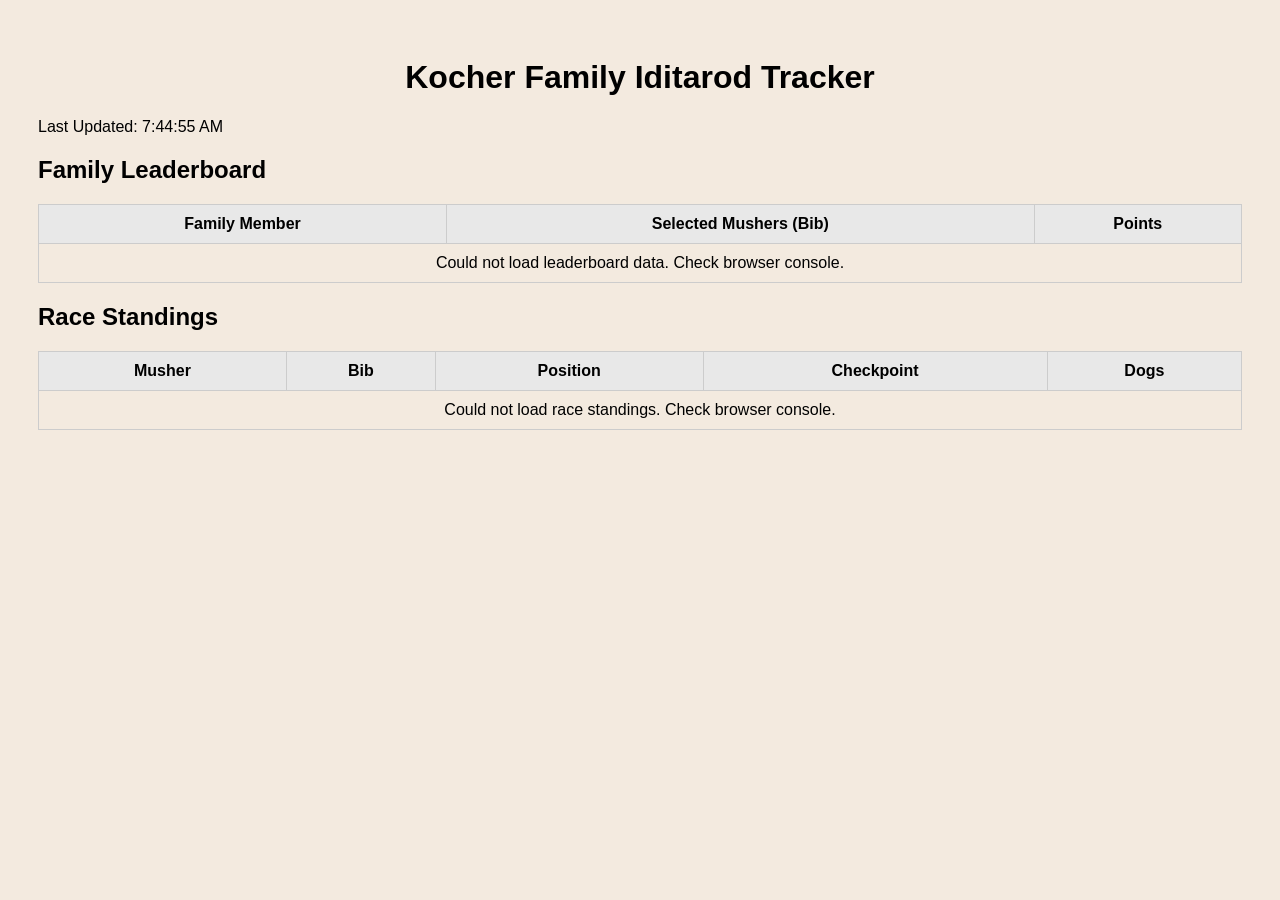
==== index.html @ b0a0a984 "Update index.html" ====
<!DOCTYPE html>
<html lang="en">
<head>
  <meta charset="UTF-8" />
  <meta name="viewport" content="width=device-width, initial-scale=1.0" />
  <title>Kocher Family Iditarod Tracker</title>
  <link rel="stylesheet" href="style.css" />
</head>
<body>
  <main class="page">
    <header class="page-header">
      <h1>Kocher Family Iditarod Tracker</h1>
      <p id="lastUpdated">Last Updated:</p>
    </header>

    <section class="card">
      <h2>Family Leaderboard</h2>
      <table id="leaderboard">
        <thead>
          <tr>
            <th>Family Member</th>
            <th>Selected Mushers (Bib)</th>
            <th>Points</th>
          </tr>
        </thead>
        <tbody></tbody>
      </table>
    </section>

    <section class="card">
      <h2>Race Standings</h2>
      <table id="standings">
        <thead>
          <tr>
            <th>Musher</th>
            <th>Bib</th>
            <th>Position</th>
            <th>Checkpoint</th>
            <th>Dogs</th>
          </tr>
        </thead>
        <tbody></tbody>
      </table>
    </section>
  </main>

  <script src="script.js"></script>
</body>
</html>
---- style.css ----
body {
    font-family: Arial, sans-serif;
    background: #f3eadf;
    padding: 30px;
}

h1 {
    text-align: center;
}

table {
    width: 100%;
    border-collapse: collapse;
    margin-top: 20px;
}

th, td {
    border: 1px solid #ccc;
    padding: 10px;
    text-align: center;
}

th {
    background: #e8e8e8;
}

tr:nth-child(even) {
    background: #fafafa;
}
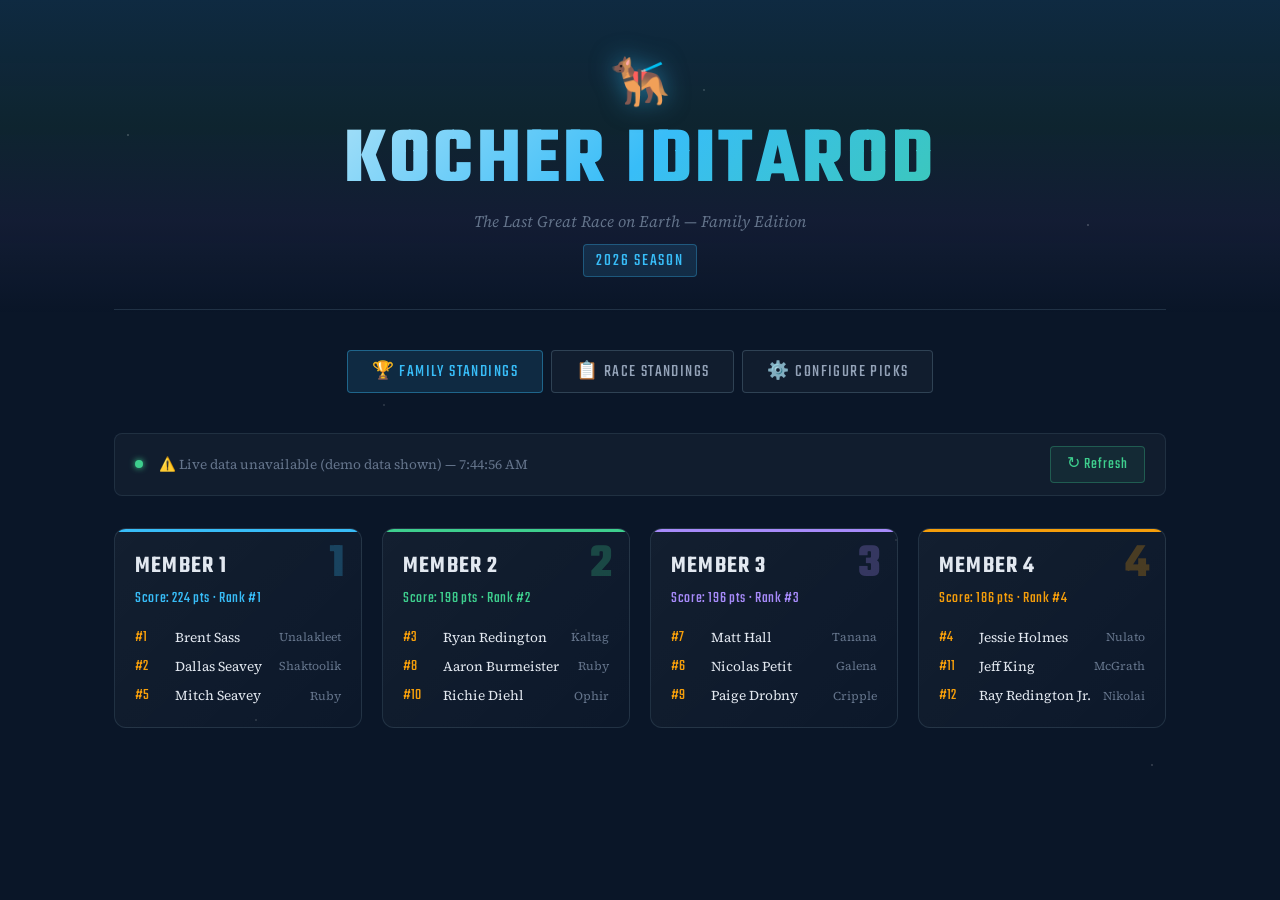
==== commit 7959cbcc: "Add files via upload" ====
--- a/index.html
+++ b/index.html
@@ -1,49 +1,885 @@
-<!DOCTYPE html>
-<html lang="en">
-<head>
-  <meta charset="UTF-8" />
-  <meta name="viewport" content="width=device-width, initial-scale=1.0" />
-  <title>Kocher Family Iditarod Tracker</title>
-  <link rel="stylesheet" href="style.css" />
-</head>
-<body>
-  <main class="page">
-    <header class="page-header">
-      <h1>Kocher Family Iditarod Tracker</h1>
-      <p id="lastUpdated">Last Updated:</p>
-    </header>
-
-    <section class="card">
-      <h2>Family Leaderboard</h2>
-      <table id="leaderboard">
-        <thead>
-          <tr>
-            <th>Family Member</th>
-            <th>Selected Mushers (Bib)</th>
-            <th>Points</th>
-          </tr>
-        </thead>
-        <tbody></tbody>
-      </table>
-    </section>
-
-    <section class="card">
-      <h2>Race Standings</h2>
-      <table id="standings">
-        <thead>
-          <tr>
-            <th>Musher</th>
-            <th>Bib</th>
-            <th>Position</th>
-            <th>Checkpoint</th>
-            <th>Dogs</th>
-          </tr>
-        </thead>
-        <tbody></tbody>
-      </table>
-    </section>
-  </main>
-
-  <script src="script.js"></script>
-</body>
-</html>
+<!DOCTYPE html>
+<html lang="en">
+<head>
+  <meta charset="UTF-8" />
+  <meta name="viewport" content="width=device-width, initial-scale=1.0"/>
+  <title>Kocher Iditarod Tracker 🐕</title>
+  <link rel="preconnect" href="https://fonts.googleapis.com">
+  <link href="https://fonts.googleapis.com/css2?family=Teko:wght@400;600;700&family=Source+Serif+4:ital,wght@0,300;0,400;0,600;1,300&display=swap" rel="stylesheet">
+  <style>
+    :root {
+      --ice: #e8f4f8;
+      --deep: #0a1628;
+      --navy: #112240;
+      --frost: #a8d8ea;
+      --aurora-g: #3ecf8e;
+      --aurora-b: #38bdf8;
+      --aurora-p: #a78bfa;
+      --gold: #f59e0b;
+      --silver: #94a3b8;
+      --bronze: #cd7c3a;
+      --danger: #ef4444;
+      --text: #e2e8f0;
+      --muted: #64748b;
+    }
+
+    * { box-sizing: border-box; margin: 0; padding: 0; }
+
+    body {
+      background: var(--deep);
+      color: var(--text);
+      font-family: 'Source Serif 4', Georgia, serif;
+      min-height: 100vh;
+      overflow-x: hidden;
+    }
+
+    /* Stars background */
+    body::before {
+      content: '';
+      position: fixed;
+      inset: 0;
+      background-image:
+        radial-gradient(1px 1px at 10% 15%, rgba(255,255,255,0.6) 0%, transparent 100%),
+        radial-gradient(1px 1px at 30% 45%, rgba(255,255,255,0.4) 0%, transparent 100%),
+        radial-gradient(1px 1px at 55% 10%, rgba(255,255,255,0.5) 0%, transparent 100%),
+        radial-gradient(1px 1px at 70% 60%, rgba(255,255,255,0.3) 0%, transparent 100%),
+        radial-gradient(1px 1px at 85% 25%, rgba(255,255,255,0.6) 0%, transparent 100%),
+        radial-gradient(1px 1px at 20% 80%, rgba(255,255,255,0.4) 0%, transparent 100%),
+        radial-gradient(1px 1px at 90% 85%, rgba(255,255,255,0.5) 0%, transparent 100%),
+        radial-gradient(1px 1px at 45% 70%, rgba(255,255,255,0.3) 0%, transparent 100%);
+      pointer-events: none;
+      z-index: 0;
+    }
+
+    /* Aurora */
+    body::after {
+      content: '';
+      position: fixed;
+      top: 0; left: 0; right: 0;
+      height: 35vh;
+      background: linear-gradient(180deg,
+        rgba(56,189,248,0.12) 0%,
+        rgba(62,207,142,0.08) 40%,
+        rgba(167,139,250,0.06) 70%,
+        transparent 100%);
+      pointer-events: none;
+      z-index: 0;
+      animation: aurora 8s ease-in-out infinite alternate;
+    }
+
+    @keyframes aurora {
+      0% { opacity: 0.6; transform: scaleX(1); }
+      100% { opacity: 1; transform: scaleX(1.05); }
+    }
+
+    .container {
+      position: relative;
+      z-index: 1;
+      max-width: 1100px;
+      margin: 0 auto;
+      padding: 0 1.5rem 4rem;
+    }
+
+    /* HEADER */
+    header {
+      text-align: center;
+      padding: 3rem 0 2rem;
+      border-bottom: 1px solid rgba(168,216,234,0.15);
+      margin-bottom: 2.5rem;
+    }
+
+    .header-dog {
+      font-size: 3rem;
+      display: block;
+      margin-bottom: 0.5rem;
+      filter: drop-shadow(0 0 12px rgba(56,189,248,0.5));
+    }
+
+    header h1 {
+      font-family: 'Teko', sans-serif;
+      font-size: clamp(2.8rem, 7vw, 5rem);
+      font-weight: 700;
+      letter-spacing: 0.04em;
+      text-transform: uppercase;
+      background: linear-gradient(135deg, #e8f4f8 0%, #38bdf8 50%, #3ecf8e 100%);
+      -webkit-background-clip: text;
+      -webkit-text-fill-color: transparent;
+      background-clip: text;
+      line-height: 1;
+    }
+
+    header p {
+      color: var(--muted);
+      font-style: italic;
+      font-size: 1rem;
+      margin-top: 0.5rem;
+    }
+
+    .year-badge {
+      display: inline-block;
+      background: rgba(56,189,248,0.12);
+      border: 1px solid rgba(56,189,248,0.3);
+      color: var(--aurora-b);
+      font-family: 'Teko', sans-serif;
+      font-size: 1.1rem;
+      letter-spacing: 0.1em;
+      padding: 0.2rem 0.8rem;
+      border-radius: 4px;
+      margin-top: 0.75rem;
+    }
+
+    /* NAV */
+    nav {
+      display: flex;
+      gap: 0.5rem;
+      justify-content: center;
+      margin-bottom: 2.5rem;
+      flex-wrap: wrap;
+    }
+
+    .nav-btn {
+      font-family: 'Teko', sans-serif;
+      font-size: 1.1rem;
+      letter-spacing: 0.08em;
+      text-transform: uppercase;
+      padding: 0.5rem 1.5rem;
+      border: 1px solid rgba(168,216,234,0.2);
+      background: rgba(255,255,255,0.03);
+      color: var(--silver);
+      border-radius: 4px;
+      cursor: pointer;
+      transition: all 0.2s;
+    }
+
+    .nav-btn:hover, .nav-btn.active {
+      background: rgba(56,189,248,0.12);
+      border-color: rgba(56,189,248,0.4);
+      color: var(--aurora-b);
+    }
+
+    /* VIEWS */
+    .view { display: none; }
+    .view.active { display: block; }
+
+    /* STATUS BAR */
+    .status-bar {
+      display: flex;
+      align-items: center;
+      justify-content: space-between;
+      background: rgba(255,255,255,0.03);
+      border: 1px solid rgba(168,216,234,0.1);
+      border-radius: 8px;
+      padding: 0.75rem 1.25rem;
+      margin-bottom: 2rem;
+      gap: 1rem;
+      flex-wrap: wrap;
+    }
+
+    .status-dot {
+      width: 8px; height: 8px;
+      border-radius: 50%;
+      background: var(--aurora-g);
+      box-shadow: 0 0 6px var(--aurora-g);
+      animation: pulse 2s infinite;
+      flex-shrink: 0;
+    }
+
+    @keyframes pulse {
+      0%, 100% { opacity: 1; }
+      50% { opacity: 0.4; }
+    }
+
+    .status-text {
+      font-size: 0.85rem;
+      color: var(--muted);
+      flex: 1;
+    }
+
+    .refresh-btn {
+      font-family: 'Teko', sans-serif;
+      font-size: 1rem;
+      letter-spacing: 0.06em;
+      padding: 0.35rem 1rem;
+      border: 1px solid rgba(62,207,142,0.3);
+      background: rgba(62,207,142,0.08);
+      color: var(--aurora-g);
+      border-radius: 4px;
+      cursor: pointer;
+      transition: all 0.2s;
+      white-space: nowrap;
+    }
+
+    .refresh-btn:hover { background: rgba(62,207,142,0.18); }
+    .refresh-btn:disabled { opacity: 0.4; cursor: default; }
+
+    /* LEADERBOARD CARDS */
+    .family-grid {
+      display: grid;
+      grid-template-columns: repeat(auto-fill, minmax(240px, 1fr));
+      gap: 1.25rem;
+      margin-bottom: 2.5rem;
+    }
+
+    .family-card {
+      background: linear-gradient(135deg, rgba(255,255,255,0.04) 0%, rgba(255,255,255,0.01) 100%);
+      border: 1px solid rgba(168,216,234,0.12);
+      border-radius: 12px;
+      padding: 1.25rem;
+      position: relative;
+      overflow: hidden;
+      transition: transform 0.2s, border-color 0.2s;
+    }
+
+    .family-card:hover { transform: translateY(-2px); border-color: rgba(168,216,234,0.25); }
+
+    .family-card::before {
+      content: '';
+      position: absolute;
+      top: 0; left: 0; right: 0;
+      height: 3px;
+      background: var(--card-color, var(--aurora-b));
+      border-radius: 12px 12px 0 0;
+    }
+
+    .card-rank {
+      font-family: 'Teko', sans-serif;
+      font-size: 3rem;
+      font-weight: 700;
+      line-height: 1;
+      color: var(--card-color, var(--aurora-b));
+      opacity: 0.25;
+      position: absolute;
+      top: 0.75rem;
+      right: 1rem;
+    }
+
+    .card-name {
+      font-family: 'Teko', sans-serif;
+      font-size: 1.5rem;
+      font-weight: 600;
+      letter-spacing: 0.05em;
+      text-transform: uppercase;
+      color: var(--text);
+      margin-bottom: 0.25rem;
+    }
+
+    .card-score {
+      font-family: 'Teko', sans-serif;
+      font-size: 1rem;
+      color: var(--card-color, var(--aurora-b));
+      letter-spacing: 0.04em;
+      margin-bottom: 1rem;
+    }
+
+    .card-mushers {
+      display: flex;
+      flex-direction: column;
+      gap: 0.4rem;
+    }
+
+    .musher-row {
+      display: flex;
+      align-items: center;
+      gap: 0.5rem;
+      font-size: 0.85rem;
+    }
+
+    .musher-pos {
+      font-family: 'Teko', sans-serif;
+      font-size: 1rem;
+      min-width: 2rem;
+      color: var(--gold);
+    }
+
+    .musher-pos.dnf { color: var(--danger); }
+    .musher-pos.scratched { color: var(--muted); text-decoration: line-through; }
+
+    .musher-name {
+      flex: 1;
+      color: var(--text);
+    }
+
+    .musher-checkpoint {
+      font-size: 0.75rem;
+      color: var(--muted);
+      text-align: right;
+    }
+
+    /* STANDINGS TABLE */
+    .standings-section h2 {
+      font-family: 'Teko', sans-serif;
+      font-size: 1.8rem;
+      letter-spacing: 0.06em;
+      text-transform: uppercase;
+      color: var(--frost);
+      margin-bottom: 1rem;
+    }
+
+    .table-wrap {
+      overflow-x: auto;
+      border: 1px solid rgba(168,216,234,0.1);
+      border-radius: 10px;
+    }
+
+    table {
+      width: 100%;
+      border-collapse: collapse;
+      font-size: 0.9rem;
+    }
+
+    thead th {
+      background: rgba(255,255,255,0.05);
+      font-family: 'Teko', sans-serif;
+      font-size: 0.95rem;
+      letter-spacing: 0.1em;
+      text-transform: uppercase;
+      color: var(--muted);
+      padding: 0.75rem 1rem;
+      text-align: left;
+      border-bottom: 1px solid rgba(168,216,234,0.1);
+      white-space: nowrap;
+    }
+
+    tbody tr {
+      border-bottom: 1px solid rgba(168,216,234,0.06);
+      transition: background 0.15s;
+    }
+
+    tbody tr:hover { background: rgba(255,255,255,0.03); }
+
+    tbody tr.picked-row { background: rgba(56,189,248,0.05); }
+
+    tbody td {
+      padding: 0.65rem 1rem;
+      vertical-align: middle;
+    }
+
+    .pos-num {
+      font-family: 'Teko', sans-serif;
+      font-size: 1.2rem;
+      color: var(--aurora-b);
+    }
+
+    .pos-1 .pos-num { color: var(--gold); }
+    .pos-2 .pos-num { color: var(--silver); }
+    .pos-3 .pos-num { color: var(--bronze); }
+
+    .picked-by {
+      display: flex;
+      gap: 0.3rem;
+      flex-wrap: wrap;
+    }
+
+    .picker-tag {
+      font-size: 0.7rem;
+      font-family: 'Teko', sans-serif;
+      letter-spacing: 0.05em;
+      padding: 0.1rem 0.4rem;
+      border-radius: 3px;
+      border: 1px solid;
+    }
+
+    .status-racing { color: var(--aurora-g); }
+    .status-finished { color: var(--gold); }
+    .status-dnf { color: var(--danger); }
+
+    /* NO DATA */
+    .no-data {
+      text-align: center;
+      padding: 3rem 1rem;
+      color: var(--muted);
+      font-style: italic;
+    }
+
+    .no-data .emoji { font-size: 3rem; display: block; margin-bottom: 1rem; }
+
+    /* CONFIG PAGE */
+    .config-section h2 {
+      font-family: 'Teko', sans-serif;
+      font-size: 1.8rem;
+      letter-spacing: 0.06em;
+      text-transform: uppercase;
+      color: var(--frost);
+      margin-bottom: 0.5rem;
+    }
+
+    .config-section p {
+      color: var(--muted);
+      font-size: 0.9rem;
+      margin-bottom: 1.5rem;
+      font-style: italic;
+    }
+
+    .member-blocks {
+      display: grid;
+      grid-template-columns: repeat(auto-fill, minmax(260px, 1fr));
+      gap: 1.25rem;
+      margin-bottom: 2rem;
+    }
+
+    .member-block {
+      background: rgba(255,255,255,0.03);
+      border: 1px solid rgba(168,216,234,0.1);
+      border-radius: 10px;
+      padding: 1.25rem;
+    }
+
+    .member-block label {
+      display: block;
+      font-family: 'Teko', sans-serif;
+      font-size: 0.9rem;
+      letter-spacing: 0.1em;
+      text-transform: uppercase;
+      color: var(--muted);
+      margin-bottom: 0.35rem;
+    }
+
+    .member-block input {
+      width: 100%;
+      background: rgba(255,255,255,0.05);
+      border: 1px solid rgba(168,216,234,0.15);
+      border-radius: 6px;
+      padding: 0.5rem 0.75rem;
+      color: var(--text);
+      font-family: 'Source Serif 4', serif;
+      font-size: 0.95rem;
+      margin-bottom: 0.75rem;
+      transition: border-color 0.2s;
+    }
+
+    .member-block input:focus {
+      outline: none;
+      border-color: rgba(56,189,248,0.4);
+    }
+
+    .member-block input::placeholder { color: var(--muted); }
+
+    .member-block .color-row {
+      display: flex;
+      align-items: center;
+      gap: 0.5rem;
+      margin-bottom: 0.75rem;
+    }
+
+    .member-block input[type="color"] {
+      width: 40px;
+      height: 32px;
+      padding: 2px;
+      cursor: pointer;
+      margin-bottom: 0;
+    }
+
+    .save-btn {
+      font-family: 'Teko', sans-serif;
+      font-size: 1.15rem;
+      letter-spacing: 0.08em;
+      text-transform: uppercase;
+      padding: 0.6rem 2rem;
+      background: linear-gradient(135deg, rgba(56,189,248,0.2), rgba(62,207,142,0.2));
+      border: 1px solid rgba(56,189,248,0.4);
+      color: var(--aurora-b);
+      border-radius: 6px;
+      cursor: pointer;
+      transition: all 0.2s;
+    }
+
+    .save-btn:hover {
+      background: linear-gradient(135deg, rgba(56,189,248,0.3), rgba(62,207,142,0.3));
+    }
+
+    .save-confirm {
+      display: none;
+      color: var(--aurora-g);
+      font-size: 0.9rem;
+      margin-top: 0.5rem;
+    }
+
+    .proxy-note {
+      background: rgba(245,158,11,0.08);
+      border: 1px solid rgba(245,158,11,0.2);
+      border-radius: 8px;
+      padding: 1rem 1.25rem;
+      margin-bottom: 1.5rem;
+      font-size: 0.875rem;
+      color: #fcd34d;
+    }
+
+    .proxy-note strong { display: block; margin-bottom: 0.25rem; }
+
+    /* LOADING */
+    .loader {
+      display: inline-block;
+      width: 14px; height: 14px;
+      border: 2px solid rgba(56,189,248,0.2);
+      border-top-color: var(--aurora-b);
+      border-radius: 50%;
+      animation: spin 0.7s linear infinite;
+      vertical-align: middle;
+      margin-right: 6px;
+    }
+
+    @keyframes spin { to { transform: rotate(360deg); } }
+
+    /* RESPONSIVE */
+    @media (max-width: 600px) {
+      header h1 { font-size: 2.5rem; }
+      .family-grid { grid-template-columns: 1fr 1fr; }
+    }
+  </style>
+</head>
+<body>
+<div class="container">
+
+  <header>
+    <span class="header-dog">🐕‍🦺</span>
+    <h1>Kocher Iditarod</h1>
+    <p>The Last Great Race on Earth — Family Edition</p>
+    <span class="year-badge">2026 SEASON</span>
+  </header>
+
+  <nav>
+    <button class="nav-btn active" onclick="showView('leaderboard')">🏆 Family Standings</button>
+    <button class="nav-btn" onclick="showView('race')">📋 Race Standings</button>
+    <button class="nav-btn" onclick="showView('config')">⚙️ Configure Picks</button>
+  </nav>
+
+  <!-- STATUS BAR -->
+  <div class="status-bar">
+    <div class="status-dot"></div>
+    <span class="status-text" id="status-text">Loading race data...</span>
+    <button class="refresh-btn" id="refresh-btn" onclick="loadData()">↻ Refresh</button>
+  </div>
+
+  <!-- LEADERBOARD VIEW -->
+  <div id="view-leaderboard" class="view active">
+    <div class="family-grid" id="family-grid">
+      <div class="no-data"><span class="emoji">⏳</span>Loading standings...</div>
+    </div>
+  </div>
+
+  <!-- RACE STANDINGS VIEW -->
+  <div id="view-race" class="view">
+    <div class="standings-section">
+      <h2>🐾 Full Race Standings</h2>
+      <div class="table-wrap">
+        <table>
+          <thead>
+            <tr>
+              <th>Pos</th>
+              <th>Musher</th>
+              <th>Status</th>
+              <th>Checkpoint</th>
+              <th>Picked By</th>
+            </tr>
+          </thead>
+          <tbody id="standings-tbody">
+            <tr><td colspan="5" class="no-data">Loading...</td></tr>
+          </tbody>
+        </table>
+      </div>
+    </div>
+  </div>
+
+  <!-- CONFIG VIEW -->
+  <div id="view-config" class="view">
+    <div class="config-section">
+      <h2>⚙️ Family Picks Configuration</h2>
+      <p>Enter each family member's name, their color, and their 3 musher picks for the 2026 race. Names should match exactly how they appear in the standings (check the Race Standings tab).</p>
+
+      <div class="proxy-note">
+        <strong>📡 About Live Data</strong>
+        The site fetches race data via a CORS proxy (allorigins.win) from iditarod.com. If live data fails to load, standings will fall back to a demo dataset so the site still works. The data refreshes every time you click "Refresh".
+      </div>
+
+      <div class="member-blocks" id="member-blocks"></div>
+
+      <button class="save-btn" onclick="saveConfig()">💾 Save Configuration</button>
+      <div class="save-confirm" id="save-confirm">✓ Configuration saved!</div>
+    </div>
+  </div>
+
+</div>
+
+<script>
+// ─────────────────────────────────────────────
+// DEFAULT CONFIG — edit picks here or via UI
+// ─────────────────────────────────────────────
+const DEFAULT_CONFIG = {
+  members: [
+    { name: "Member 1", color: "#38bdf8", picks: ["Brent Sass", "Dallas Seavey", "Mitch Seavey"] },
+    { name: "Member 2", color: "#3ecf8e", picks: ["Ryan Redington", "Aaron Burmeister", "Richie Diehl"] },
+    { name: "Member 3", color: "#a78bfa", picks: ["Matt Hall", "Nicolas Petit", "Paige Drobny"] },
+    { name: "Member 4", color: "#f59e0b", picks: ["Jessie Holmes", "Jeff King", "Ray Redington Jr."] }
+  ]
+};
+
+// DEMO DATA — used if live fetch fails
+const DEMO_DATA = [
+  { pos: 1, name: "Brent Sass", status: "Racing", checkpoint: "Unalakleet" },
+  { pos: 2, name: "Dallas Seavey", status: "Racing", checkpoint: "Shaktoolik" },
+  { pos: 3, name: "Ryan Redington", status: "Racing", checkpoint: "Kaltag" },
+  { pos: 4, name: "Jessie Holmes", status: "Racing", checkpoint: "Nulato" },
+  { pos: 5, name: "Mitch Seavey", status: "Racing", checkpoint: "Ruby" },
+  { pos: 6, name: "Nicolas Petit", status: "Racing", checkpoint: "Galena" },
+  { pos: 7, name: "Matt Hall", status: "Racing", checkpoint: "Tanana" },
+  { pos: 8, name: "Aaron Burmeister", status: "Racing", checkpoint: "Ruby" },
+  { pos: 9, name: "Paige Drobny", status: "Racing", checkpoint: "Cripple" },
+  { pos: 10, name: "Richie Diehl", status: "Racing", checkpoint: "Ophir" },
+  { pos: 11, name: "Jeff King", status: "Racing", checkpoint: "McGrath" },
+  { pos: 12, name: "Ray Redington Jr.", status: "Racing", checkpoint: "Nikolai" }
+];
+
+// ─────────────────────────────────────────────
+// STATE
+// ─────────────────────────────────────────────
+let config = loadConfig();
+let raceData = [];
+let usingDemo = false;
+
+function loadConfig() {
+  try {
+    const stored = localStorage.getItem('iditarod-config');
+    return stored ? JSON.parse(stored) : JSON.parse(JSON.stringify(DEFAULT_CONFIG));
+  } catch(e) { return JSON.parse(JSON.stringify(DEFAULT_CONFIG)); }
+}
+
+function saveConfig() {
+  const blocks = document.querySelectorAll('.member-block[data-idx]');
+  blocks.forEach(block => {
+    const idx = parseInt(block.dataset.idx);
+    config.members[idx].name = block.querySelector('.inp-name').value || config.members[idx].name;
+    config.members[idx].color = block.querySelector('.inp-color').value;
+    config.members[idx].picks = [
+      block.querySelector('.inp-pick1').value,
+      block.querySelector('.inp-pick2').value,
+      block.querySelector('.inp-pick3').value,
+    ].map(s => s.trim()).filter(Boolean);
+  });
+  localStorage.setItem('iditarod-config', JSON.stringify(config));
+  const el = document.getElementById('save-confirm');
+  el.style.display = 'block';
+  setTimeout(() => el.style.display = 'none', 3000);
+  renderAll();
+}
+
+// ─────────────────────────────────────────────
+// DATA FETCH
+// ─────────────────────────────────────────────
+async function loadData() {
+  const btn = document.getElementById('refresh-btn');
+  const statusEl = document.getElementById('status-text');
+  btn.disabled = true;
+  btn.innerHTML = '<span class="loader"></span> Fetching...';
+  statusEl.textContent = 'Fetching live data from iditarod.com...';
+
+  try {
+    const proxyUrl = 'https://api.allorigins.win/get?url=' + encodeURIComponent('https://iditarod.com/race/2026/standings/');
+    const resp = await fetch(proxyUrl, { signal: AbortSignal.timeout(12000) });
+    const json = await resp.json();
+    const html = json.contents;
+    const parsed = parseIditarodHTML(html);
+    if (parsed && parsed.length > 0) {
+      raceData = parsed;
+      usingDemo = false;
+      statusEl.textContent = `Live data loaded — ${raceData.length} mushers — Last updated: ${new Date().toLocaleTimeString()}`;
+    } else {
+      throw new Error('No mushers parsed from page');
+    }
+  } catch(e) {
+    console.warn('Live fetch failed:', e.message);
+    raceData = DEMO_DATA;
+    usingDemo = true;
+    statusEl.textContent = `⚠️ Live data unavailable (demo data shown) — ${new Date().toLocaleTimeString()}`;
+  }
+
+  btn.disabled = false;
+  btn.textContent = '↻ Refresh';
+  renderAll();
+}
+
+function parseIditarodHTML(html) {
+  // Parse iditarod.com standings table
+  const parser = new DOMParser();
+  const doc = parser.parseFromString(html, 'text/html');
+  const mushers = [];
+
+  // Try multiple selectors iditarod.com might use
+  const rows = doc.querySelectorAll('table tr, .standings-row, .racer-row, [class*="standing"] tr');
+  let pos = 1;
+
+  rows.forEach(row => {
+    const cells = row.querySelectorAll('td');
+    if (cells.length < 2) return;
+    const text = Array.from(cells).map(c => c.textContent.trim());
+    // Look for a row with a musher name (at least one cell has 2+ words)
+    const nameCell = text.find(t => t.split(' ').length >= 2 && t.length > 4 && !/^\d+$/.test(t) && !/checkpoint/i.test(t));
+    if (!nameCell) return;
+
+    const posCell = text.find(t => /^\d+$/.test(t));
+    const statusCell = text.find(t => /finish|scratch|dnf|racing|trail|checkpoint/i.test(t)) || 'Racing';
+    const checkpointCell = text.find(t => t !== nameCell && t !== posCell && t.length > 2 && !/^\d+$/.test(t) && t !== statusCell) || '';
+
+    mushers.push({
+      pos: posCell ? parseInt(posCell) : pos,
+      name: nameCell,
+      status: /finish/i.test(statusCell) ? 'Finished' : /scratch|dnf/i.test(statusCell) ? 'Scratched' : 'Racing',
+      checkpoint: checkpointCell
+    });
+    pos++;
+  });
+
+  // Try JSON-LD or script tags for structured data
+  if (mushers.length === 0) {
+    const scripts = doc.querySelectorAll('script[type="application/json"], script[type="application/ld+json"]');
+    scripts.forEach(s => {
+      try {
+        const data = JSON.parse(s.textContent);
+        if (Array.isArray(data)) {
+          data.forEach((item, i) => {
+            if (item.name || item.musher || item.firstName) {
+              const name = item.name || `${item.firstName || ''} ${item.lastName || ''}`.trim();
+              mushers.push({ pos: item.position || i+1, name, status: item.status || 'Racing', checkpoint: item.checkpoint || item.location || '' });
+            }
+          });
+        }
+      } catch(e) {}
+    });
+  }
+
+  return mushers.length > 0 ? mushers.sort((a,b) => a.pos - b.pos) : null;
+}
+
+// ─────────────────────────────────────────────
+// SCORING
+// ─────────────────────────────────────────────
+function scoreMember(member) {
+  let totalScore = 0;
+  const details = member.picks.map(pickedName => {
+    const musher = raceData.find(m => normalize(m.name) === normalize(pickedName));
+    if (!musher) return { name: pickedName, pos: null, checkpoint: '', status: 'unknown', points: 0 };
+    // Points: 1st = 100, 2nd = 75, 3rd = 50, then decreasing
+    const points = musher.status === 'Finished' ? Math.max(0, 101 - musher.pos) :
+                   musher.status === 'Scratched' ? 0 :
+                   Math.max(0, 80 - musher.pos * 2);
+    totalScore += points;
+    return { ...musher, name: pickedName, points };
+  });
+  return { ...member, totalScore, details };
+}
+
+function normalize(s) { return (s || '').toLowerCase().trim().replace(/\s+/g, ' '); }
+
+// ─────────────────────────────────────────────
+// RENDER
+// ─────────────────────────────────────────────
+function renderAll() {
+  renderFamilyGrid();
+  renderStandingsTable();
+  renderConfigForm();
+}
+
+function renderFamilyGrid() {
+  const grid = document.getElementById('family-grid');
+  if (!config.members.length) {
+    grid.innerHTML = '<div class="no-data"><span class="emoji">⚙️</span>Set up your family picks in Configure Picks</div>';
+    return;
+  }
+
+  const scored = config.members.map(scoreMember).sort((a, b) => b.totalScore - a.totalScore);
+
+  grid.innerHTML = scored.map((m, i) => `
+    <div class="family-card" style="--card-color: ${m.color}">
+      <div class="card-rank">${i+1}</div>
+      <div class="card-name">${m.name}</div>
+      <div class="card-score">Score: ${m.totalScore} pts · Rank #${i+1}</div>
+      <div class="card-mushers">
+        ${m.details.map(d => `
+          <div class="musher-row">
+            <span class="musher-pos ${d.status === 'Scratched' ? 'scratched' : d.pos === null ? 'dnf' : ''}">
+              ${d.pos !== null ? '#' + d.pos : d.status === 'Scratched' ? 'SCR' : '—'}
+            </span>
+            <span class="musher-name">${d.name}</span>
+            <span class="musher-checkpoint">${d.checkpoint || ''}</span>
+          </div>
+        `).join('')}
+      </div>
+    </div>
+  `).join('');
+}
+
+function renderStandingsTable() {
+  const tbody = document.getElementById('standings-tbody');
+  if (!raceData.length) {
+    tbody.innerHTML = '<tr><td colspan="5" class="no-data">No race data available</td></tr>';
+    return;
+  }
+
+  // Build picked-by map
+  const pickedBy = {};
+  config.members.forEach(m => {
+    m.picks.forEach(p => {
+      const key = normalize(p);
+      if (!pickedBy[key]) pickedBy[key] = [];
+      pickedBy[key].push(m);
+    });
+  });
+
+  tbody.innerHTML = raceData.map(m => {
+    const key = normalize(m.name);
+    const pickers = pickedBy[key] || [];
+    const isPicked = pickers.length > 0;
+    const posClass = m.pos <= 3 ? `pos-${m.pos}` : '';
+    const statusClass = m.status === 'Finished' ? 'status-finished' : m.status === 'Scratched' ? 'status-dnf' : 'status-racing';
+
+    return `<tr class="${isPicked ? 'picked-row' : ''} ${posClass}">
+      <td><span class="pos-num">${m.pos}</span></td>
+      <td>${m.name}</td>
+      <td><span class="${statusClass}">${m.status || 'Racing'}</span></td>
+      <td style="color:var(--muted);font-size:0.85rem">${m.checkpoint || '—'}</td>
+      <td>
+        <div class="picked-by">
+          ${pickers.map(p => `<span class="picker-tag" style="color:${p.color};border-color:${p.color}40;background:${p.color}10">${p.name.split(' ')[0]}</span>`).join('')}
+        </div>
+      </td>
+    </tr>`;
+  }).join('');
+}
+
+function renderConfigForm() {
+  const container = document.getElementById('member-blocks');
+  container.innerHTML = config.members.map((m, i) => `
+    <div class="member-block" data-idx="${i}">
+      <label>Family Member ${i+1} Name</label>
+      <input class="inp-name" type="text" value="${m.name}" placeholder="e.g. Dad"/>
+      <div class="color-row">
+        <input class="inp-color" type="color" value="${m.color}"/>
+        <label style="margin-bottom:0">Color</label>
+      </div>
+      <label>Pick 1</label>
+      <input class="inp-pick1" type="text" value="${m.picks[0] || ''}" placeholder="Musher full name"/>
+      <label>Pick 2</label>
+      <input class="inp-pick2" type="text" value="${m.picks[1] || ''}" placeholder="Musher full name"/>
+      <label>Pick 3</label>
+      <input class="inp-pick3" type="text" value="${m.picks[2] || ''}" placeholder="Musher full name"/>
+    </div>
+  `).join('');
+}
+
+// ─────────────────────────────────────────────
+// NAV
+// ─────────────────────────────────────────────
+function showView(name) {
+  document.querySelectorAll('.view').forEach(v => v.classList.remove('active'));
+  document.querySelectorAll('.nav-btn').forEach(b => b.classList.remove('active'));
+  document.getElementById('view-' + name).classList.add('active');
+  event.target.classList.add('active');
+}
+
+// ─────────────────────────────────────────────
+// INIT
+// ─────────────────────────────────────────────
+renderConfigForm();
+loadData();
+</script>
+</body>
+</html>
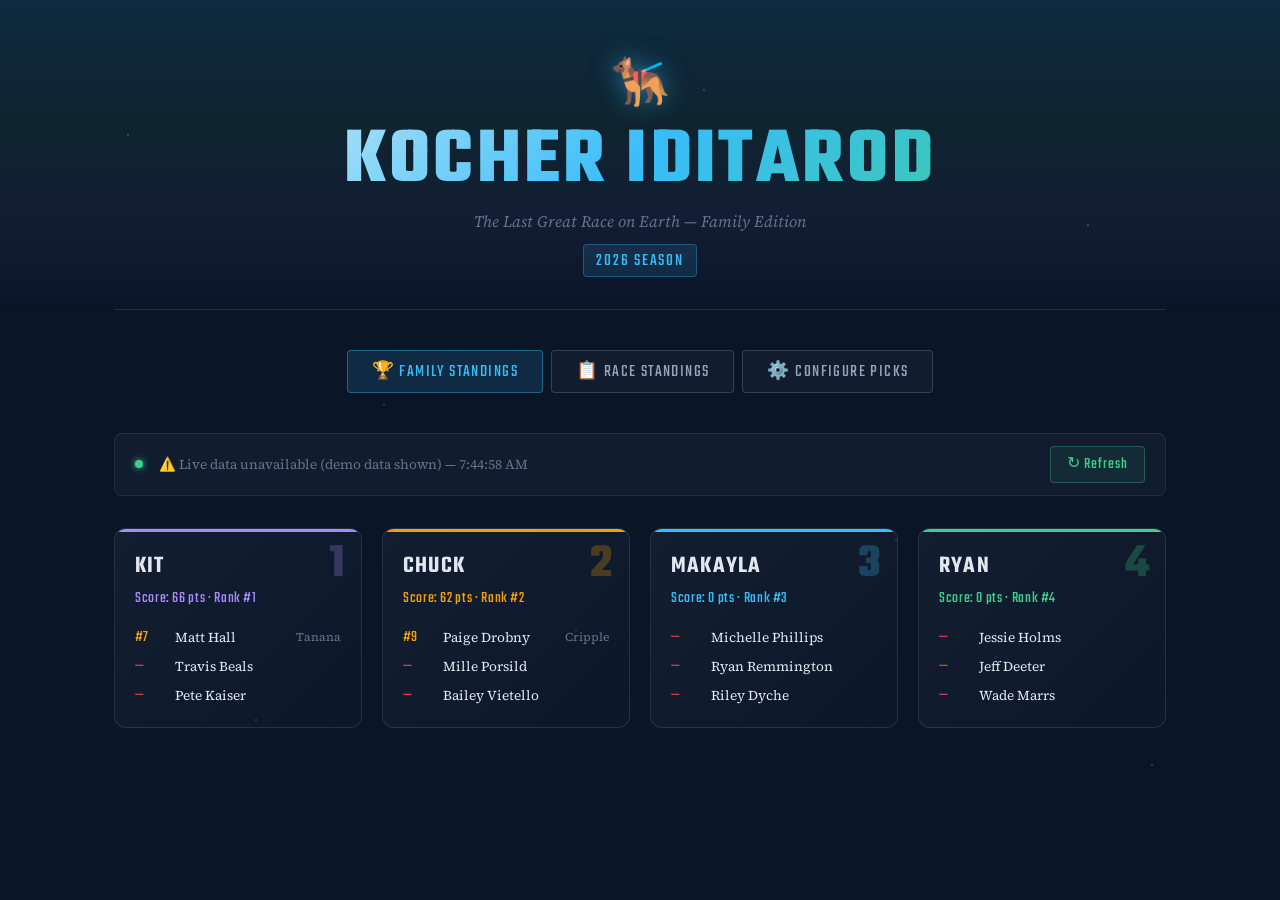
==== commit 28fd2f7c: "Update index.html" ====
--- a/index.html
+++ b/index.html
@@ -606,10 +606,10 @@
 // ─────────────────────────────────────────────
 const DEFAULT_CONFIG = {
   members: [
-    { name: "Member 1", color: "#38bdf8", picks: ["Brent Sass", "Dallas Seavey", "Mitch Seavey"] },
-    { name: "Member 2", color: "#3ecf8e", picks: ["Ryan Redington", "Aaron Burmeister", "Richie Diehl"] },
-    { name: "Member 3", color: "#a78bfa", picks: ["Matt Hall", "Nicolas Petit", "Paige Drobny"] },
-    { name: "Member 4", color: "#f59e0b", picks: ["Jessie Holmes", "Jeff King", "Ray Redington Jr."] }
+    { name: "Makayla", color: "#38bdf8", picks: ["Michelle Phillips","Ryan Remmington","Riley Dyche"] },
+    { name: "Ryan", color: "#3ecf8e", picks: ["Jessie Holms","Jeff Deeter","Wade Marrs"] },
+    { name: "Kit", color: "#a78bfa", picks: ["Matt Hall","Travis Beals","Pete Kaiser"] },
+    { name: "Chuck", color: "#f59e0b", picks: ["Paige Drobny","Mille Porsild","Bailey Vietello"] }
   ]
 };
 
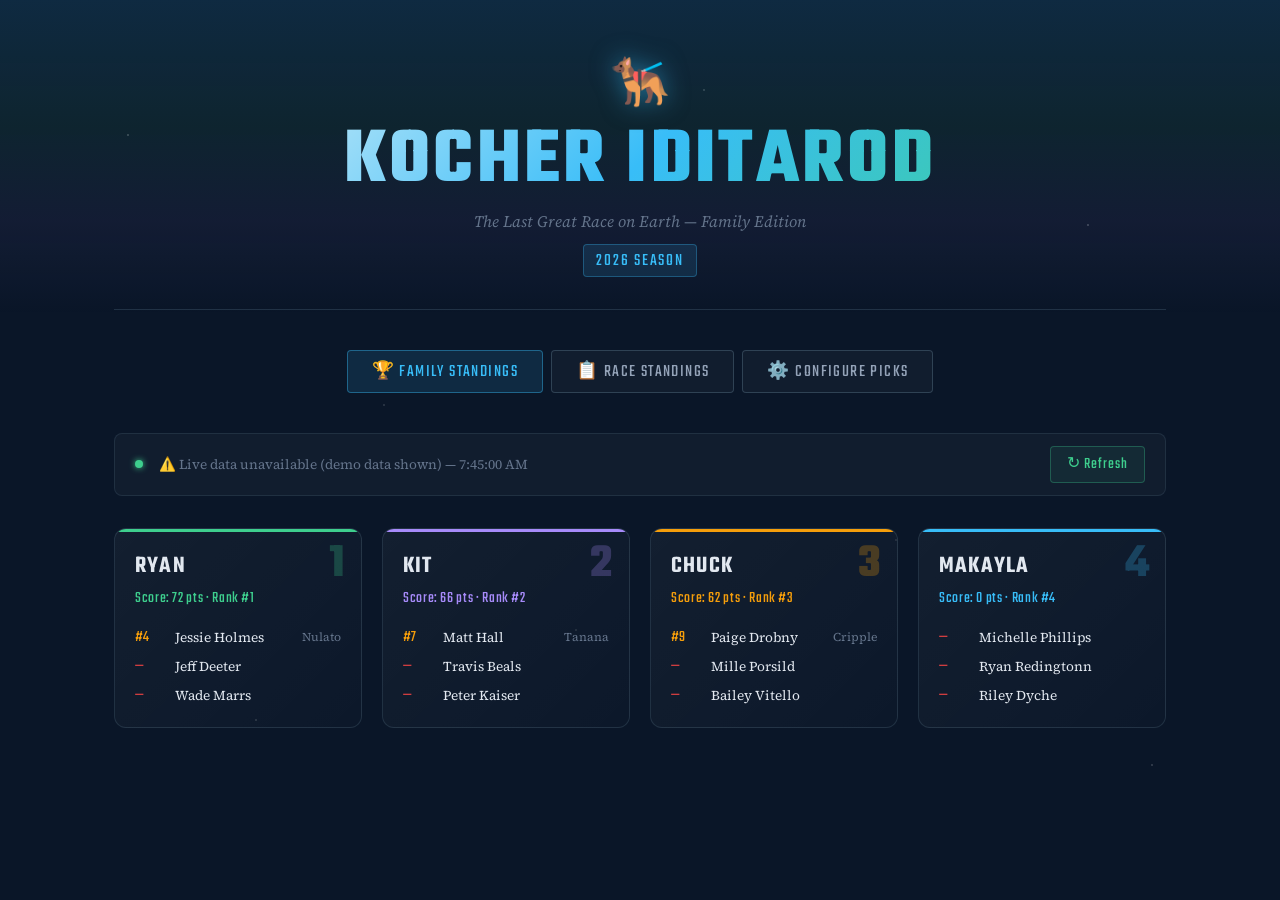
==== commit 33685243: "Update index.html" ====
--- a/index.html
+++ b/index.html
@@ -606,10 +606,10 @@
 // ─────────────────────────────────────────────
 const DEFAULT_CONFIG = {
   members: [
-    { name: "Makayla", color: "#38bdf8", picks: ["Michelle Phillips","Ryan Remmington","Riley Dyche"] },
-    { name: "Ryan", color: "#3ecf8e", picks: ["Jessie Holms","Jeff Deeter","Wade Marrs"] },
-    { name: "Kit", color: "#a78bfa", picks: ["Matt Hall","Travis Beals","Pete Kaiser"] },
-    { name: "Chuck", color: "#f59e0b", picks: ["Paige Drobny","Mille Porsild","Bailey Vietello"] }
+    { name: "Makayla", color: "#38bdf8", picks: ["Michelle Phillips","Ryan Redingtonn","Riley Dyche"] },
+    { name: "Ryan", color: "#3ecf8e", picks: ["Jessie Holmes","Jeff Deeter","Wade Marrs"] },
+    { name: "Kit", color: "#a78bfa", picks: ["Matt Hall","Travis Beals","Peter Kaiser"] },
+    { name: "Chuck", color: "#f59e0b", picks: ["Paige Drobny","Mille Porsild","Bailey Vitello"] }
   ]
 };
 
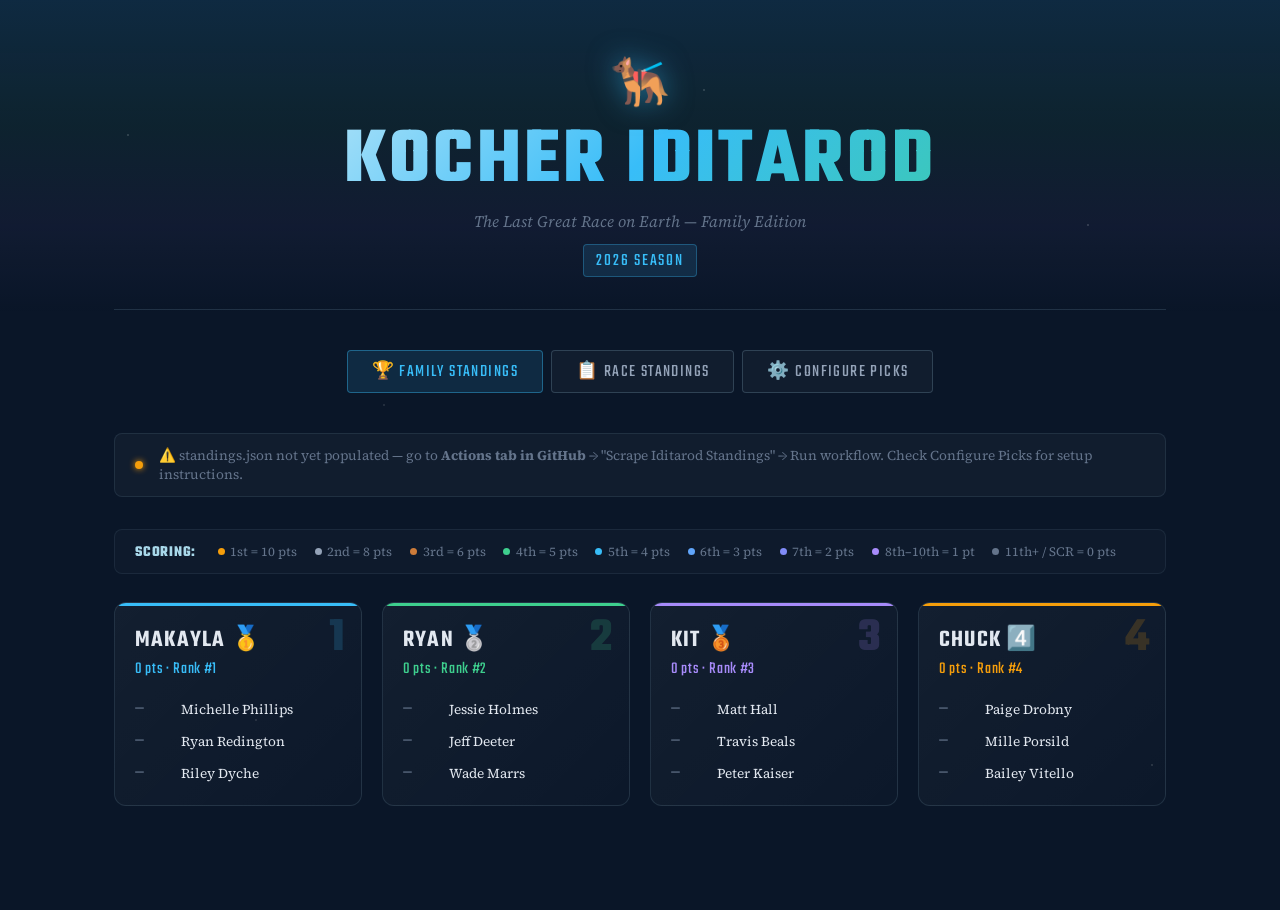
==== commit b23693e2: "Add files via upload" ====
--- a/index.html
+++ b/index.html
@@ -8,528 +8,128 @@
   <link href="https://fonts.googleapis.com/css2?family=Teko:wght@400;600;700&family=Source+Serif+4:ital,wght@0,300;0,400;0,600;1,300&display=swap" rel="stylesheet">
   <style>
     :root {
-      --ice: #e8f4f8;
-      --deep: #0a1628;
-      --navy: #112240;
-      --frost: #a8d8ea;
-      --aurora-g: #3ecf8e;
-      --aurora-b: #38bdf8;
-      --aurora-p: #a78bfa;
-      --gold: #f59e0b;
-      --silver: #94a3b8;
-      --bronze: #cd7c3a;
-      --danger: #ef4444;
-      --text: #e2e8f0;
-      --muted: #64748b;
+      --deep:#0a1628;--frost:#a8d8ea;--aurora-g:#3ecf8e;--aurora-b:#38bdf8;--aurora-p:#a78bfa;
+      --gold:#f59e0b;--silver:#94a3b8;--bronze:#cd7c3a;--danger:#ef4444;--text:#e2e8f0;--muted:#64748b;
     }
-
-    * { box-sizing: border-box; margin: 0; padding: 0; }
-
-    body {
-      background: var(--deep);
-      color: var(--text);
-      font-family: 'Source Serif 4', Georgia, serif;
-      min-height: 100vh;
-      overflow-x: hidden;
-    }
-
-    /* Stars background */
-    body::before {
-      content: '';
-      position: fixed;
-      inset: 0;
-      background-image:
-        radial-gradient(1px 1px at 10% 15%, rgba(255,255,255,0.6) 0%, transparent 100%),
-        radial-gradient(1px 1px at 30% 45%, rgba(255,255,255,0.4) 0%, transparent 100%),
-        radial-gradient(1px 1px at 55% 10%, rgba(255,255,255,0.5) 0%, transparent 100%),
-        radial-gradient(1px 1px at 70% 60%, rgba(255,255,255,0.3) 0%, transparent 100%),
-        radial-gradient(1px 1px at 85% 25%, rgba(255,255,255,0.6) 0%, transparent 100%),
-        radial-gradient(1px 1px at 20% 80%, rgba(255,255,255,0.4) 0%, transparent 100%),
-        radial-gradient(1px 1px at 90% 85%, rgba(255,255,255,0.5) 0%, transparent 100%),
-        radial-gradient(1px 1px at 45% 70%, rgba(255,255,255,0.3) 0%, transparent 100%);
-      pointer-events: none;
-      z-index: 0;
-    }
-
-    /* Aurora */
-    body::after {
-      content: '';
-      position: fixed;
-      top: 0; left: 0; right: 0;
-      height: 35vh;
-      background: linear-gradient(180deg,
-        rgba(56,189,248,0.12) 0%,
-        rgba(62,207,142,0.08) 40%,
-        rgba(167,139,250,0.06) 70%,
-        transparent 100%);
-      pointer-events: none;
-      z-index: 0;
-      animation: aurora 8s ease-in-out infinite alternate;
-    }
-
-    @keyframes aurora {
-      0% { opacity: 0.6; transform: scaleX(1); }
-      100% { opacity: 1; transform: scaleX(1.05); }
-    }
-
-    .container {
-      position: relative;
-      z-index: 1;
-      max-width: 1100px;
-      margin: 0 auto;
-      padding: 0 1.5rem 4rem;
-    }
-
-    /* HEADER */
-    header {
-      text-align: center;
-      padding: 3rem 0 2rem;
-      border-bottom: 1px solid rgba(168,216,234,0.15);
-      margin-bottom: 2.5rem;
-    }
-
-    .header-dog {
-      font-size: 3rem;
-      display: block;
-      margin-bottom: 0.5rem;
-      filter: drop-shadow(0 0 12px rgba(56,189,248,0.5));
-    }
-
-    header h1 {
-      font-family: 'Teko', sans-serif;
-      font-size: clamp(2.8rem, 7vw, 5rem);
-      font-weight: 700;
-      letter-spacing: 0.04em;
-      text-transform: uppercase;
-      background: linear-gradient(135deg, #e8f4f8 0%, #38bdf8 50%, #3ecf8e 100%);
-      -webkit-background-clip: text;
-      -webkit-text-fill-color: transparent;
-      background-clip: text;
-      line-height: 1;
-    }
-
-    header p {
-      color: var(--muted);
-      font-style: italic;
-      font-size: 1rem;
-      margin-top: 0.5rem;
-    }
-
-    .year-badge {
-      display: inline-block;
-      background: rgba(56,189,248,0.12);
-      border: 1px solid rgba(56,189,248,0.3);
-      color: var(--aurora-b);
-      font-family: 'Teko', sans-serif;
-      font-size: 1.1rem;
-      letter-spacing: 0.1em;
-      padding: 0.2rem 0.8rem;
-      border-radius: 4px;
-      margin-top: 0.75rem;
-    }
-
-    /* NAV */
-    nav {
-      display: flex;
-      gap: 0.5rem;
-      justify-content: center;
-      margin-bottom: 2.5rem;
-      flex-wrap: wrap;
-    }
-
-    .nav-btn {
-      font-family: 'Teko', sans-serif;
-      font-size: 1.1rem;
-      letter-spacing: 0.08em;
-      text-transform: uppercase;
-      padding: 0.5rem 1.5rem;
-      border: 1px solid rgba(168,216,234,0.2);
-      background: rgba(255,255,255,0.03);
-      color: var(--silver);
-      border-radius: 4px;
-      cursor: pointer;
-      transition: all 0.2s;
-    }
-
-    .nav-btn:hover, .nav-btn.active {
-      background: rgba(56,189,248,0.12);
-      border-color: rgba(56,189,248,0.4);
-      color: var(--aurora-b);
-    }
-
-    /* VIEWS */
-    .view { display: none; }
-    .view.active { display: block; }
-
-    /* STATUS BAR */
-    .status-bar {
-      display: flex;
-      align-items: center;
-      justify-content: space-between;
-      background: rgba(255,255,255,0.03);
-      border: 1px solid rgba(168,216,234,0.1);
-      border-radius: 8px;
-      padding: 0.75rem 1.25rem;
-      margin-bottom: 2rem;
-      gap: 1rem;
-      flex-wrap: wrap;
-    }
-
-    .status-dot {
-      width: 8px; height: 8px;
-      border-radius: 50%;
-      background: var(--aurora-g);
-      box-shadow: 0 0 6px var(--aurora-g);
-      animation: pulse 2s infinite;
-      flex-shrink: 0;
-    }
-
-    @keyframes pulse {
-      0%, 100% { opacity: 1; }
-      50% { opacity: 0.4; }
-    }
-
-    .status-text {
-      font-size: 0.85rem;
-      color: var(--muted);
-      flex: 1;
-    }
-
-    .refresh-btn {
-      font-family: 'Teko', sans-serif;
-      font-size: 1rem;
-      letter-spacing: 0.06em;
-      padding: 0.35rem 1rem;
-      border: 1px solid rgba(62,207,142,0.3);
-      background: rgba(62,207,142,0.08);
-      color: var(--aurora-g);
-      border-radius: 4px;
-      cursor: pointer;
-      transition: all 0.2s;
-      white-space: nowrap;
-    }
-
-    .refresh-btn:hover { background: rgba(62,207,142,0.18); }
-    .refresh-btn:disabled { opacity: 0.4; cursor: default; }
-
-    /* LEADERBOARD CARDS */
-    .family-grid {
-      display: grid;
-      grid-template-columns: repeat(auto-fill, minmax(240px, 1fr));
-      gap: 1.25rem;
-      margin-bottom: 2.5rem;
-    }
-
-    .family-card {
-      background: linear-gradient(135deg, rgba(255,255,255,0.04) 0%, rgba(255,255,255,0.01) 100%);
-      border: 1px solid rgba(168,216,234,0.12);
-      border-radius: 12px;
-      padding: 1.25rem;
-      position: relative;
-      overflow: hidden;
-      transition: transform 0.2s, border-color 0.2s;
-    }
-
-    .family-card:hover { transform: translateY(-2px); border-color: rgba(168,216,234,0.25); }
-
-    .family-card::before {
-      content: '';
-      position: absolute;
-      top: 0; left: 0; right: 0;
-      height: 3px;
-      background: var(--card-color, var(--aurora-b));
-      border-radius: 12px 12px 0 0;
-    }
-
-    .card-rank {
-      font-family: 'Teko', sans-serif;
-      font-size: 3rem;
-      font-weight: 700;
-      line-height: 1;
-      color: var(--card-color, var(--aurora-b));
-      opacity: 0.25;
-      position: absolute;
-      top: 0.75rem;
-      right: 1rem;
-    }
-
-    .card-name {
-      font-family: 'Teko', sans-serif;
-      font-size: 1.5rem;
-      font-weight: 600;
-      letter-spacing: 0.05em;
-      text-transform: uppercase;
-      color: var(--text);
-      margin-bottom: 0.25rem;
-    }
-
-    .card-score {
-      font-family: 'Teko', sans-serif;
-      font-size: 1rem;
-      color: var(--card-color, var(--aurora-b));
-      letter-spacing: 0.04em;
-      margin-bottom: 1rem;
-    }
-
-    .card-mushers {
-      display: flex;
-      flex-direction: column;
-      gap: 0.4rem;
-    }
-
-    .musher-row {
-      display: flex;
-      align-items: center;
-      gap: 0.5rem;
-      font-size: 0.85rem;
-    }
-
-    .musher-pos {
-      font-family: 'Teko', sans-serif;
-      font-size: 1rem;
-      min-width: 2rem;
-      color: var(--gold);
-    }
-
-    .musher-pos.dnf { color: var(--danger); }
-    .musher-pos.scratched { color: var(--muted); text-decoration: line-through; }
-
-    .musher-name {
-      flex: 1;
-      color: var(--text);
-    }
-
-    .musher-checkpoint {
-      font-size: 0.75rem;
-      color: var(--muted);
-      text-align: right;
-    }
-
-    /* STANDINGS TABLE */
-    .standings-section h2 {
-      font-family: 'Teko', sans-serif;
-      font-size: 1.8rem;
-      letter-spacing: 0.06em;
-      text-transform: uppercase;
-      color: var(--frost);
-      margin-bottom: 1rem;
-    }
-
-    .table-wrap {
-      overflow-x: auto;
-      border: 1px solid rgba(168,216,234,0.1);
-      border-radius: 10px;
-    }
-
-    table {
-      width: 100%;
-      border-collapse: collapse;
-      font-size: 0.9rem;
-    }
-
-    thead th {
-      background: rgba(255,255,255,0.05);
-      font-family: 'Teko', sans-serif;
-      font-size: 0.95rem;
-      letter-spacing: 0.1em;
-      text-transform: uppercase;
-      color: var(--muted);
-      padding: 0.75rem 1rem;
-      text-align: left;
-      border-bottom: 1px solid rgba(168,216,234,0.1);
-      white-space: nowrap;
-    }
-
-    tbody tr {
-      border-bottom: 1px solid rgba(168,216,234,0.06);
-      transition: background 0.15s;
-    }
-
-    tbody tr:hover { background: rgba(255,255,255,0.03); }
-
-    tbody tr.picked-row { background: rgba(56,189,248,0.05); }
-
-    tbody td {
-      padding: 0.65rem 1rem;
-      vertical-align: middle;
-    }
-
-    .pos-num {
-      font-family: 'Teko', sans-serif;
-      font-size: 1.2rem;
-      color: var(--aurora-b);
-    }
-
-    .pos-1 .pos-num { color: var(--gold); }
-    .pos-2 .pos-num { color: var(--silver); }
-    .pos-3 .pos-num { color: var(--bronze); }
-
-    .picked-by {
-      display: flex;
-      gap: 0.3rem;
-      flex-wrap: wrap;
-    }
-
-    .picker-tag {
-      font-size: 0.7rem;
-      font-family: 'Teko', sans-serif;
-      letter-spacing: 0.05em;
-      padding: 0.1rem 0.4rem;
-      border-radius: 3px;
-      border: 1px solid;
-    }
-
-    .status-racing { color: var(--aurora-g); }
-    .status-finished { color: var(--gold); }
-    .status-dnf { color: var(--danger); }
-
-    /* NO DATA */
-    .no-data {
-      text-align: center;
-      padding: 3rem 1rem;
-      color: var(--muted);
-      font-style: italic;
-    }
-
-    .no-data .emoji { font-size: 3rem; display: block; margin-bottom: 1rem; }
-
-    /* CONFIG PAGE */
-    .config-section h2 {
-      font-family: 'Teko', sans-serif;
-      font-size: 1.8rem;
-      letter-spacing: 0.06em;
-      text-transform: uppercase;
-      color: var(--frost);
-      margin-bottom: 0.5rem;
-    }
-
-    .config-section p {
-      color: var(--muted);
-      font-size: 0.9rem;
-      margin-bottom: 1.5rem;
-      font-style: italic;
-    }
-
-    .member-blocks {
-      display: grid;
-      grid-template-columns: repeat(auto-fill, minmax(260px, 1fr));
-      gap: 1.25rem;
-      margin-bottom: 2rem;
-    }
-
-    .member-block {
-      background: rgba(255,255,255,0.03);
-      border: 1px solid rgba(168,216,234,0.1);
-      border-radius: 10px;
-      padding: 1.25rem;
-    }
-
-    .member-block label {
-      display: block;
-      font-family: 'Teko', sans-serif;
-      font-size: 0.9rem;
-      letter-spacing: 0.1em;
-      text-transform: uppercase;
-      color: var(--muted);
-      margin-bottom: 0.35rem;
-    }
-
-    .member-block input {
-      width: 100%;
-      background: rgba(255,255,255,0.05);
-      border: 1px solid rgba(168,216,234,0.15);
-      border-radius: 6px;
-      padding: 0.5rem 0.75rem;
-      color: var(--text);
-      font-family: 'Source Serif 4', serif;
-      font-size: 0.95rem;
-      margin-bottom: 0.75rem;
-      transition: border-color 0.2s;
-    }
-
-    .member-block input:focus {
-      outline: none;
-      border-color: rgba(56,189,248,0.4);
-    }
-
-    .member-block input::placeholder { color: var(--muted); }
-
-    .member-block .color-row {
-      display: flex;
-      align-items: center;
-      gap: 0.5rem;
-      margin-bottom: 0.75rem;
-    }
-
-    .member-block input[type="color"] {
-      width: 40px;
-      height: 32px;
-      padding: 2px;
-      cursor: pointer;
-      margin-bottom: 0;
-    }
-
-    .save-btn {
-      font-family: 'Teko', sans-serif;
-      font-size: 1.15rem;
-      letter-spacing: 0.08em;
-      text-transform: uppercase;
-      padding: 0.6rem 2rem;
-      background: linear-gradient(135deg, rgba(56,189,248,0.2), rgba(62,207,142,0.2));
-      border: 1px solid rgba(56,189,248,0.4);
-      color: var(--aurora-b);
-      border-radius: 6px;
-      cursor: pointer;
-      transition: all 0.2s;
-    }
-
-    .save-btn:hover {
-      background: linear-gradient(135deg, rgba(56,189,248,0.3), rgba(62,207,142,0.3));
-    }
-
-    .save-confirm {
-      display: none;
-      color: var(--aurora-g);
-      font-size: 0.9rem;
-      margin-top: 0.5rem;
-    }
-
-    .proxy-note {
-      background: rgba(245,158,11,0.08);
-      border: 1px solid rgba(245,158,11,0.2);
-      border-radius: 8px;
-      padding: 1rem 1.25rem;
-      margin-bottom: 1.5rem;
-      font-size: 0.875rem;
-      color: #fcd34d;
-    }
-
-    .proxy-note strong { display: block; margin-bottom: 0.25rem; }
-
-    /* LOADING */
-    .loader {
-      display: inline-block;
-      width: 14px; height: 14px;
-      border: 2px solid rgba(56,189,248,0.2);
-      border-top-color: var(--aurora-b);
-      border-radius: 50%;
-      animation: spin 0.7s linear infinite;
-      vertical-align: middle;
-      margin-right: 6px;
-    }
-
-    @keyframes spin { to { transform: rotate(360deg); } }
-
-    /* RESPONSIVE */
-    @media (max-width: 600px) {
-      header h1 { font-size: 2.5rem; }
-      .family-grid { grid-template-columns: 1fr 1fr; }
-    }
+    *{box-sizing:border-box;margin:0;padding:0}
+    body{background:var(--deep);color:var(--text);font-family:'Source Serif 4',Georgia,serif;min-height:100vh;overflow-x:hidden}
+    body::before{content:'';position:fixed;inset:0;pointer-events:none;z-index:0;
+      background-image:radial-gradient(1px 1px at 10% 15%,rgba(255,255,255,.5) 0%,transparent 100%),
+        radial-gradient(1px 1px at 30% 45%,rgba(255,255,255,.35) 0%,transparent 100%),
+        radial-gradient(1px 1px at 55% 10%,rgba(255,255,255,.5) 0%,transparent 100%),
+        radial-gradient(1px 1px at 72% 62%,rgba(255,255,255,.3) 0%,transparent 100%),
+        radial-gradient(1px 1px at 85% 25%,rgba(255,255,255,.5) 0%,transparent 100%),
+        radial-gradient(1px 1px at 20% 80%,rgba(255,255,255,.35) 0%,transparent 100%),
+        radial-gradient(1px 1px at 90% 85%,rgba(255,255,255,.4) 0%,transparent 100%)}
+    body::after{content:'';position:fixed;top:0;left:0;right:0;height:35vh;pointer-events:none;z-index:0;
+      background:linear-gradient(180deg,rgba(56,189,248,.12) 0%,rgba(62,207,142,.07) 40%,rgba(167,139,250,.05) 70%,transparent 100%);
+      animation:aurora 8s ease-in-out infinite alternate}
+    @keyframes aurora{0%{opacity:.6}100%{opacity:1}}
+
+    .container{position:relative;z-index:1;max-width:1100px;margin:0 auto;padding:0 1.5rem 4rem}
+
+    header{text-align:center;padding:3rem 0 2rem;border-bottom:1px solid rgba(168,216,234,.15);margin-bottom:2.5rem}
+    .header-dog{font-size:3rem;display:block;margin-bottom:.5rem;filter:drop-shadow(0 0 14px rgba(56,189,248,.5))}
+    header h1{font-family:'Teko',sans-serif;font-size:clamp(2.8rem,7vw,5rem);font-weight:700;letter-spacing:.04em;text-transform:uppercase;line-height:1;
+      background:linear-gradient(135deg,#e8f4f8 0%,#38bdf8 50%,#3ecf8e 100%);-webkit-background-clip:text;-webkit-text-fill-color:transparent;background-clip:text}
+    header p{color:var(--muted);font-style:italic;font-size:1rem;margin-top:.5rem}
+    .year-badge{display:inline-block;background:rgba(56,189,248,.12);border:1px solid rgba(56,189,248,.3);color:var(--aurora-b);
+      font-family:'Teko',sans-serif;font-size:1.1rem;letter-spacing:.1em;padding:.2rem .8rem;border-radius:4px;margin-top:.75rem}
+
+    nav{display:flex;gap:.5rem;justify-content:center;margin-bottom:2.5rem;flex-wrap:wrap}
+    .nav-btn{font-family:'Teko',sans-serif;font-size:1.1rem;letter-spacing:.08em;text-transform:uppercase;
+      padding:.5rem 1.5rem;border:1px solid rgba(168,216,234,.2);background:rgba(255,255,255,.03);
+      color:var(--silver);border-radius:4px;cursor:pointer;transition:all .2s}
+    .nav-btn:hover,.nav-btn.active{background:rgba(56,189,248,.12);border-color:rgba(56,189,248,.4);color:var(--aurora-b)}
+
+    .view{display:none}.view.active{display:block}
+
+    .status-bar{display:flex;align-items:center;justify-content:space-between;
+      background:rgba(255,255,255,.03);border:1px solid rgba(168,216,234,.1);border-radius:8px;
+      padding:.75rem 1.25rem;margin-bottom:2rem;gap:1rem;flex-wrap:wrap}
+    .status-dot{width:8px;height:8px;border-radius:50%;background:var(--aurora-g);
+      box-shadow:0 0 6px var(--aurora-g);animation:pulse 2s infinite;flex-shrink:0}
+    .status-dot.warn{background:var(--gold);box-shadow:0 0 6px var(--gold)}
+    .status-dot.error{background:var(--danger);box-shadow:0 0 6px var(--danger);animation:none}
+    @keyframes pulse{0%,100%{opacity:1}50%{opacity:.4}}
+    .status-text{font-size:.85rem;color:var(--muted);flex:1}
+
+    .scoring-key{display:flex;gap:.6rem 1.1rem;flex-wrap:wrap;align-items:center;
+      background:rgba(255,255,255,.02);border:1px solid rgba(168,216,234,.08);border-radius:8px;
+      padding:.65rem 1.25rem;margin-bottom:1.75rem;font-size:.8rem;color:var(--muted)}
+    .scoring-key strong{font-family:'Teko',sans-serif;font-size:.95rem;letter-spacing:.05em;color:var(--frost);margin-right:.25rem}
+    .key-item{display:flex;align-items:center;gap:.35rem;white-space:nowrap}
+    .key-dot{width:7px;height:7px;border-radius:50%}
+
+    .family-grid{display:grid;grid-template-columns:repeat(auto-fill,minmax(245px,1fr));gap:1.25rem;margin-bottom:2.5rem}
+    .family-card{background:linear-gradient(135deg,rgba(255,255,255,.04) 0%,rgba(255,255,255,.01) 100%);
+      border:1px solid rgba(168,216,234,.12);border-radius:12px;padding:1.25rem;
+      position:relative;overflow:hidden;transition:transform .2s,border-color .2s}
+    .family-card:hover{transform:translateY(-2px);border-color:rgba(168,216,234,.25)}
+    .family-card::before{content:'';position:absolute;top:0;left:0;right:0;height:3px;
+      background:var(--card-color,var(--aurora-b));border-radius:12px 12px 0 0}
+    .card-rank{font-family:'Teko',sans-serif;font-size:3rem;font-weight:700;line-height:1;
+      color:var(--card-color,var(--aurora-b));opacity:.18;position:absolute;top:.75rem;right:1rem}
+    .card-name{font-family:'Teko',sans-serif;font-size:1.5rem;font-weight:600;letter-spacing:.05em;text-transform:uppercase}
+    .card-score{font-family:'Teko',sans-serif;font-size:1.05rem;color:var(--card-color,var(--aurora-b));letter-spacing:.04em;margin-bottom:1rem}
+    .card-mushers{display:flex;flex-direction:column;gap:.5rem}
+    .musher-row{display:flex;align-items:center;gap:.5rem;font-size:.85rem}
+    .musher-pos{font-family:'Teko',sans-serif;font-size:1.05rem;min-width:2.4rem;color:var(--aurora-b)}
+    .musher-pos.gold{color:var(--gold)}.musher-pos.silver{color:var(--silver)}.musher-pos.bronze{color:var(--bronze)}
+    .musher-pos.scr{color:var(--danger);font-size:.85rem}.musher-pos.unknown{color:var(--muted)}
+    .musher-name{flex:1}
+    .musher-pts{font-family:'Teko',sans-serif;font-size:1rem;color:var(--aurora-g)}
+    .musher-pts.zero{color:var(--muted)}
+
+    .standings-section h2{font-family:'Teko',sans-serif;font-size:1.8rem;letter-spacing:.06em;text-transform:uppercase;color:var(--frost);margin-bottom:1rem}
+    .table-wrap{overflow-x:auto;border:1px solid rgba(168,216,234,.1);border-radius:10px}
+    table{width:100%;border-collapse:collapse;font-size:.9rem}
+    thead th{background:rgba(255,255,255,.05);font-family:'Teko',sans-serif;font-size:.95rem;letter-spacing:.1em;
+      text-transform:uppercase;color:var(--muted);padding:.75rem 1rem;text-align:left;
+      border-bottom:1px solid rgba(168,216,234,.1);white-space:nowrap}
+    tbody tr{border-bottom:1px solid rgba(168,216,234,.06);transition:background .15s}
+    tbody tr:hover{background:rgba(255,255,255,.03)}
+    tbody tr.picked{background:rgba(56,189,248,.04)}
+    tbody td{padding:.65rem 1rem;vertical-align:middle}
+    .pos-num{font-family:'Teko',sans-serif;font-size:1.2rem;color:var(--aurora-b)}
+    tr.p1 .pos-num{color:var(--gold)}tr.p2 .pos-num{color:var(--silver)}tr.p3 .pos-num{color:var(--bronze)}
+    .picked-by{display:flex;gap:.3rem;flex-wrap:wrap}
+    .picker-tag{font-size:.7rem;font-family:'Teko',sans-serif;letter-spacing:.05em;padding:.1rem .45rem;border-radius:3px;border:1px solid}
+    .pts-col{font-family:'Teko',sans-serif;font-size:1rem;color:var(--aurora-g)}
+    .pts-col.zero{color:var(--muted)}
+    .s-racing{color:var(--aurora-g)}.s-finished{color:var(--gold)}.s-scr{color:var(--danger)}
+
+    .config-section h2{font-family:'Teko',sans-serif;font-size:1.8rem;letter-spacing:.06em;text-transform:uppercase;color:var(--frost);margin-bottom:.5rem}
+    .config-section>p{color:var(--muted);font-size:.9rem;margin-bottom:1.5rem;font-style:italic}
+    .member-blocks{display:grid;grid-template-columns:repeat(auto-fill,minmax(260px,1fr));gap:1.25rem;margin-bottom:2rem}
+    .member-block{background:rgba(255,255,255,.03);border:1px solid rgba(168,216,234,.1);border-radius:10px;padding:1.25rem}
+    .member-block label{display:block;font-family:'Teko',sans-serif;font-size:.9rem;letter-spacing:.1em;text-transform:uppercase;color:var(--muted);margin-bottom:.35rem}
+    .member-block input{width:100%;background:rgba(255,255,255,.05);border:1px solid rgba(168,216,234,.15);border-radius:6px;
+      padding:.5rem .75rem;color:var(--text);font-family:'Source Serif 4',serif;font-size:.95rem;margin-bottom:.75rem;transition:border-color .2s}
+    .member-block input:focus{outline:none;border-color:rgba(56,189,248,.4)}
+    .member-block input::placeholder{color:var(--muted)}
+    .color-row{display:flex;align-items:center;gap:.5rem;margin-bottom:.75rem}
+    .color-row input[type="color"]{width:40px;height:32px;padding:2px;cursor:pointer;margin-bottom:0}
+    .save-btn{font-family:'Teko',sans-serif;font-size:1.15rem;letter-spacing:.08em;text-transform:uppercase;
+      padding:.6rem 2rem;background:linear-gradient(135deg,rgba(56,189,248,.2),rgba(62,207,142,.2));
+      border:1px solid rgba(56,189,248,.4);color:var(--aurora-b);border-radius:6px;cursor:pointer;transition:all .2s}
+    .save-btn:hover{background:linear-gradient(135deg,rgba(56,189,248,.3),rgba(62,207,142,.3))}
+    .save-confirm{display:none;color:var(--aurora-g);font-size:.9rem;margin-top:.5rem}
+    .info-box{background:rgba(56,189,248,.06);border:1px solid rgba(56,189,248,.18);border-radius:8px;
+      padding:1rem 1.25rem;margin-bottom:1.5rem;font-size:.875rem;color:#93c5fd;line-height:1.6}
+    .info-box strong{display:block;color:var(--aurora-b);font-family:'Teko',sans-serif;font-size:1rem;letter-spacing:.05em;margin-bottom:.3rem}
+    code{background:rgba(255,255,255,.08);padding:.1rem .35rem;border-radius:3px;font-size:.85em}
+
+    .no-data{text-align:center;padding:3rem 1rem;color:var(--muted);font-style:italic}
+    .no-data .emoji{font-size:3rem;display:block;margin-bottom:1rem}
+    .loader{display:inline-block;width:13px;height:13px;border:2px solid rgba(56,189,248,.2);
+      border-top-color:var(--aurora-b);border-radius:50%;animation:spin .7s linear infinite;vertical-align:middle;margin-right:5px}
+    @keyframes spin{to{transform:rotate(360deg)}}
+    @media(max-width:600px){header h1{font-size:2.5rem}.family-grid{grid-template-columns:1fr 1fr}}
   </style>
 </head>
 <body>
 <div class="container">
-
   <header>
     <span class="header-dog">🐕‍🦺</span>
     <h1>Kocher Iditarod</h1>
@@ -538,348 +138,222 @@
   </header>
 
   <nav>
-    <button class="nav-btn active" onclick="showView('leaderboard')">🏆 Family Standings</button>
-    <button class="nav-btn" onclick="showView('race')">📋 Race Standings</button>
-    <button class="nav-btn" onclick="showView('config')">⚙️ Configure Picks</button>
+    <button class="nav-btn active" onclick="showView('leaderboard',this)">🏆 Family Standings</button>
+    <button class="nav-btn" onclick="showView('race',this)">📋 Race Standings</button>
+    <button class="nav-btn" onclick="showView('config',this)">⚙️ Configure Picks</button>
   </nav>
 
-  <!-- STATUS BAR -->
   <div class="status-bar">
-    <div class="status-dot"></div>
-    <span class="status-text" id="status-text">Loading race data...</span>
-    <button class="refresh-btn" id="refresh-btn" onclick="loadData()">↻ Refresh</button>
+    <div class="status-dot" id="status-dot"></div>
+    <span class="status-text" id="status-text"><span class="loader"></span> Fetching standings...</span>
   </div>
 
-  <!-- LEADERBOARD VIEW -->
+  <!-- FAMILY LEADERBOARD -->
   <div id="view-leaderboard" class="view active">
+    <div class="scoring-key">
+      <strong>SCORING:</strong>
+      <span class="key-item"><span class="key-dot" style="background:var(--gold)"></span>1st = 10 pts</span>
+      <span class="key-item"><span class="key-dot" style="background:var(--silver)"></span>2nd = 8 pts</span>
+      <span class="key-item"><span class="key-dot" style="background:var(--bronze)"></span>3rd = 6 pts</span>
+      <span class="key-item"><span class="key-dot" style="background:var(--aurora-g)"></span>4th = 5 pts</span>
+      <span class="key-item"><span class="key-dot" style="background:var(--aurora-b)"></span>5th = 4 pts</span>
+      <span class="key-item"><span class="key-dot" style="background:#60a5fa"></span>6th = 3 pts</span>
+      <span class="key-item"><span class="key-dot" style="background:#818cf8"></span>7th = 2 pts</span>
+      <span class="key-item"><span class="key-dot" style="background:var(--aurora-p)"></span>8th–10th = 1 pt</span>
+      <span class="key-item"><span class="key-dot" style="background:var(--muted)"></span>11th+ / SCR = 0 pts</span>
+    </div>
     <div class="family-grid" id="family-grid">
       <div class="no-data"><span class="emoji">⏳</span>Loading standings...</div>
     </div>
   </div>
 
-  <!-- RACE STANDINGS VIEW -->
+  <!-- RACE STANDINGS -->
   <div id="view-race" class="view">
     <div class="standings-section">
       <h2>🐾 Full Race Standings</h2>
       <div class="table-wrap">
         <table>
-          <thead>
-            <tr>
-              <th>Pos</th>
-              <th>Musher</th>
-              <th>Status</th>
-              <th>Checkpoint</th>
-              <th>Picked By</th>
-            </tr>
-          </thead>
-          <tbody id="standings-tbody">
-            <tr><td colspan="5" class="no-data">Loading...</td></tr>
-          </tbody>
+          <thead><tr><th>Pos</th><th>Musher</th><th>Status</th><th>Checkpoint</th><th>Pts</th><th>Picked By</th></tr></thead>
+          <tbody id="standings-tbody"><tr><td colspan="6" class="no-data">Loading...</td></tr></tbody>
         </table>
       </div>
     </div>
   </div>
 
-  <!-- CONFIG VIEW -->
+  <!-- CONFIG -->
   <div id="view-config" class="view">
     <div class="config-section">
-      <h2>⚙️ Family Picks Configuration</h2>
-      <p>Enter each family member's name, their color, and their 3 musher picks for the 2026 race. Names should match exactly how they appear in the standings (check the Race Standings tab).</p>
-
-      <div class="proxy-note">
-        <strong>📡 About Live Data</strong>
-        The site fetches race data via a CORS proxy (allorigins.win) from iditarod.com. If live data fails to load, standings will fall back to a demo dataset so the site still works. The data refreshes every time you click "Refresh".
+      <h2>⚙️ Family Picks</h2>
+      <p>Names must match exactly how they appear in the Race Standings tab.</p>
+      <div class="info-box">
+        <strong>🤖 How Live Data Works</strong>
+        A GitHub Actions workflow (<code>scrape-standings.yml</code>) runs every 3 hours. It launches a headless browser, logs into iditarod.com with your Insider account credentials, scrapes the live standings, and saves them to <code>standings.json</code> in your repo. This page fetches that file automatically.
+        <br><br>
+        <strong>One-time setup:</strong> Go to your GitHub repo → <strong>Settings → Secrets and variables → Actions</strong> → click <strong>New repository secret</strong> and add:<br>
+        &nbsp;&nbsp;• <code>IDITAROD_USERNAME</code> — your iditarod.com email/username<br>
+        &nbsp;&nbsp;• <code>IDITAROD_PASSWORD</code> — your iditarod.com password<br><br>
+        Then go to the <strong>Actions tab</strong> → click <strong>Scrape Iditarod Standings</strong> → <strong>Run workflow</strong> to test it immediately.
       </div>
-
       <div class="member-blocks" id="member-blocks"></div>
-
-      <button class="save-btn" onclick="saveConfig()">💾 Save Configuration</button>
-      <div class="save-confirm" id="save-confirm">✓ Configuration saved!</div>
+      <button class="save-btn" onclick="saveConfig()">💾 Save Picks</button>
+      <div class="save-confirm" id="save-confirm">✓ Picks saved!</div>
     </div>
   </div>
-
 </div>
 
 <script>
-// ─────────────────────────────────────────────
-// DEFAULT CONFIG — edit picks here or via UI
-// ─────────────────────────────────────────────
+// ── FLAT POINTS ──────────────────────────────
+const PTS = {1:10,2:8,3:6,4:5,5:4,6:3,7:2,8:1,9:1,10:1};
+function getPoints(pos,status){
+  if(!pos||status==='Scratched')return 0;
+  return PTS[pos]||0;
+}
+
+// ── FAMILY PICKS (hardcoded — update each year) ──
 const DEFAULT_CONFIG = {
-  members: [
-    { name: "Makayla", color: "#38bdf8", picks: ["Michelle Phillips","Ryan Redingtonn","Riley Dyche"] },
-    { name: "Ryan", color: "#3ecf8e", picks: ["Jessie Holmes","Jeff Deeter","Wade Marrs"] },
-    { name: "Kit", color: "#a78bfa", picks: ["Matt Hall","Travis Beals","Peter Kaiser"] },
-    { name: "Chuck", color: "#f59e0b", picks: ["Paige Drobny","Mille Porsild","Bailey Vitello"] }
+  members:[
+    {name:"Makayla",color:"#38bdf8",picks:["Michelle Phillips","Ryan Redington","Riley Dyche"]},
+    {name:"Ryan",   color:"#3ecf8e",picks:["Jessie Holmes","Jeff Deeter","Wade Marrs"]},
+    {name:"Kit",    color:"#a78bfa",picks:["Matt Hall","Travis Beals","Peter Kaiser"]},
+    {name:"Chuck",  color:"#f59e0b",picks:["Paige Drobny","Mille Porsild","Bailey Vitello"]}
   ]
 };
 
-// DEMO DATA — used if live fetch fails
-const DEMO_DATA = [
-  { pos: 1, name: "Brent Sass", status: "Racing", checkpoint: "Unalakleet" },
-  { pos: 2, name: "Dallas Seavey", status: "Racing", checkpoint: "Shaktoolik" },
-  { pos: 3, name: "Ryan Redington", status: "Racing", checkpoint: "Kaltag" },
-  { pos: 4, name: "Jessie Holmes", status: "Racing", checkpoint: "Nulato" },
-  { pos: 5, name: "Mitch Seavey", status: "Racing", checkpoint: "Ruby" },
-  { pos: 6, name: "Nicolas Petit", status: "Racing", checkpoint: "Galena" },
-  { pos: 7, name: "Matt Hall", status: "Racing", checkpoint: "Tanana" },
-  { pos: 8, name: "Aaron Burmeister", status: "Racing", checkpoint: "Ruby" },
-  { pos: 9, name: "Paige Drobny", status: "Racing", checkpoint: "Cripple" },
-  { pos: 10, name: "Richie Diehl", status: "Racing", checkpoint: "Ophir" },
-  { pos: 11, name: "Jeff King", status: "Racing", checkpoint: "McGrath" },
-  { pos: 12, name: "Ray Redington Jr.", status: "Racing", checkpoint: "Nikolai" }
-];
-
-// ─────────────────────────────────────────────
-// STATE
-// ─────────────────────────────────────────────
-let config = loadConfig();
-let raceData = [];
-let usingDemo = false;
-
-function loadConfig() {
-  try {
-    const stored = localStorage.getItem('iditarod-config');
-    return stored ? JSON.parse(stored) : JSON.parse(JSON.stringify(DEFAULT_CONFIG));
-  } catch(e) { return JSON.parse(JSON.stringify(DEFAULT_CONFIG)); }
-}
-
-function saveConfig() {
-  const blocks = document.querySelectorAll('.member-block[data-idx]');
-  blocks.forEach(block => {
-    const idx = parseInt(block.dataset.idx);
-    config.members[idx].name = block.querySelector('.inp-name').value || config.members[idx].name;
-    config.members[idx].color = block.querySelector('.inp-color').value;
-    config.members[idx].picks = [
-      block.querySelector('.inp-pick1').value,
-      block.querySelector('.inp-pick2').value,
-      block.querySelector('.inp-pick3').value,
-    ].map(s => s.trim()).filter(Boolean);
+// ── STATE ────────────────────────────────────
+let config=loadConfig();
+let raceData=[];
+
+function loadConfig(){
+  try{const s=localStorage.getItem('iditarod-config-2026');return s?JSON.parse(s):JSON.parse(JSON.stringify(DEFAULT_CONFIG));}
+  catch(e){return JSON.parse(JSON.stringify(DEFAULT_CONFIG));}
+}
+
+function saveConfig(){
+  document.querySelectorAll('.member-block[data-idx]').forEach(block=>{
+    const i=parseInt(block.dataset.idx);
+    config.members[i].name =block.querySelector('.inp-name').value.trim()||config.members[i].name;
+    config.members[i].color=block.querySelector('.inp-color').value;
+    config.members[i].picks=[block.querySelector('.inp-p1').value,block.querySelector('.inp-p2').value,block.querySelector('.inp-p3').value]
+      .map(s=>s.trim()).filter(Boolean);
   });
-  localStorage.setItem('iditarod-config', JSON.stringify(config));
-  const el = document.getElementById('save-confirm');
-  el.style.display = 'block';
-  setTimeout(() => el.style.display = 'none', 3000);
+  localStorage.setItem('iditarod-config-2026',JSON.stringify(config));
+  const el=document.getElementById('save-confirm');
+  el.style.display='block';setTimeout(()=>el.style.display='none',3000);
   renderAll();
 }
 
-// ─────────────────────────────────────────────
-// DATA FETCH
-// ─────────────────────────────────────────────
-async function loadData() {
-  const btn = document.getElementById('refresh-btn');
-  const statusEl = document.getElementById('status-text');
-  btn.disabled = true;
-  btn.innerHTML = '<span class="loader"></span> Fetching...';
-  statusEl.textContent = 'Fetching live data from iditarod.com...';
-
-  try {
-    const proxyUrl = 'https://api.allorigins.win/get?url=' + encodeURIComponent('https://iditarod.com/race/2026/standings/');
-    const resp = await fetch(proxyUrl, { signal: AbortSignal.timeout(12000) });
-    const json = await resp.json();
-    const html = json.contents;
-    const parsed = parseIditarodHTML(html);
-    if (parsed && parsed.length > 0) {
-      raceData = parsed;
-      usingDemo = false;
-      statusEl.textContent = `Live data loaded — ${raceData.length} mushers — Last updated: ${new Date().toLocaleTimeString()}`;
-    } else {
-      throw new Error('No mushers parsed from page');
-    }
-  } catch(e) {
-    console.warn('Live fetch failed:', e.message);
-    raceData = DEMO_DATA;
-    usingDemo = true;
-    statusEl.textContent = `⚠️ Live data unavailable (demo data shown) — ${new Date().toLocaleTimeString()}`;
+// ── FETCH standings.json ─────────────────────
+async function fetchStandings(){
+  const dot=document.getElementById('status-dot');
+  const txt=document.getElementById('status-text');
+  txt.innerHTML='<span class="loader"></span> Fetching latest standings...';
+  try{
+    const res=await fetch('standings.json?t='+Date.now(),{cache:'no-store'});
+    if(!res.ok)throw new Error('HTTP '+res.status);
+    const json=await res.json();
+    if(!json.mushers||json.mushers.length===0)throw new Error('No musher data yet');
+    raceData=json.mushers;
+    const updated=json.updated?new Date(json.updated).toLocaleString():'unknown';
+    dot.className='status-dot';
+    txt.textContent=`✅ ${raceData.length} mushers — last scraped ${updated}`;
+  }catch(err){
+    console.warn('standings.json fetch failed:',err.message);
+    dot.className='status-dot warn';
+    txt.innerHTML='⚠️ standings.json not yet populated — go to <strong>Actions tab in GitHub</strong> → "Scrape Iditarod Standings" → Run workflow. Check Configure Picks for setup instructions.';
+    raceData=[];
   }
-
-  btn.disabled = false;
-  btn.textContent = '↻ Refresh';
   renderAll();
 }
 
-function parseIditarodHTML(html) {
-  // Parse iditarod.com standings table
-  const parser = new DOMParser();
-  const doc = parser.parseFromString(html, 'text/html');
-  const mushers = [];
-
-  // Try multiple selectors iditarod.com might use
-  const rows = doc.querySelectorAll('table tr, .standings-row, .racer-row, [class*="standing"] tr');
-  let pos = 1;
-
-  rows.forEach(row => {
-    const cells = row.querySelectorAll('td');
-    if (cells.length < 2) return;
-    const text = Array.from(cells).map(c => c.textContent.trim());
-    // Look for a row with a musher name (at least one cell has 2+ words)
-    const nameCell = text.find(t => t.split(' ').length >= 2 && t.length > 4 && !/^\d+$/.test(t) && !/checkpoint/i.test(t));
-    if (!nameCell) return;
-
-    const posCell = text.find(t => /^\d+$/.test(t));
-    const statusCell = text.find(t => /finish|scratch|dnf|racing|trail|checkpoint/i.test(t)) || 'Racing';
-    const checkpointCell = text.find(t => t !== nameCell && t !== posCell && t.length > 2 && !/^\d+$/.test(t) && t !== statusCell) || '';
-
-    mushers.push({
-      pos: posCell ? parseInt(posCell) : pos,
-      name: nameCell,
-      status: /finish/i.test(statusCell) ? 'Finished' : /scratch|dnf/i.test(statusCell) ? 'Scratched' : 'Racing',
-      checkpoint: checkpointCell
-    });
-    pos++;
+// ── SCORING ──────────────────────────────────
+function norm(s){return(s||'').toLowerCase().trim().replace(/\s+/g,' ');}
+
+function scoreMember(member){
+  let total=0;
+  const details=member.picks.map(picked=>{
+    const m=raceData.find(r=>norm(r.name)===norm(picked));
+    if(!m)return{name:picked,pos:null,status:'unknown',checkpoint:'',pts:0};
+    const pts=getPoints(m.pos,m.status);
+    total+=pts;
+    return{...m,name:picked,pts};
   });
-
-  // Try JSON-LD or script tags for structured data
-  if (mushers.length === 0) {
-    const scripts = doc.querySelectorAll('script[type="application/json"], script[type="application/ld+json"]');
-    scripts.forEach(s => {
-      try {
-        const data = JSON.parse(s.textContent);
-        if (Array.isArray(data)) {
-          data.forEach((item, i) => {
-            if (item.name || item.musher || item.firstName) {
-              const name = item.name || `${item.firstName || ''} ${item.lastName || ''}`.trim();
-              mushers.push({ pos: item.position || i+1, name, status: item.status || 'Racing', checkpoint: item.checkpoint || item.location || '' });
-            }
-          });
-        }
-      } catch(e) {}
-    });
-  }
-
-  return mushers.length > 0 ? mushers.sort((a,b) => a.pos - b.pos) : null;
-}
-
-// ─────────────────────────────────────────────
-// SCORING
-// ─────────────────────────────────────────────
-function scoreMember(member) {
-  let totalScore = 0;
-  const details = member.picks.map(pickedName => {
-    const musher = raceData.find(m => normalize(m.name) === normalize(pickedName));
-    if (!musher) return { name: pickedName, pos: null, checkpoint: '', status: 'unknown', points: 0 };
-    // Points: 1st = 100, 2nd = 75, 3rd = 50, then decreasing
-    const points = musher.status === 'Finished' ? Math.max(0, 101 - musher.pos) :
-                   musher.status === 'Scratched' ? 0 :
-                   Math.max(0, 80 - musher.pos * 2);
-    totalScore += points;
-    return { ...musher, name: pickedName, points };
-  });
-  return { ...member, totalScore, details };
-}
-
-function normalize(s) { return (s || '').toLowerCase().trim().replace(/\s+/g, ' '); }
-
-// ─────────────────────────────────────────────
-// RENDER
-// ─────────────────────────────────────────────
-function renderAll() {
-  renderFamilyGrid();
-  renderStandingsTable();
-  renderConfigForm();
-}
-
-function renderFamilyGrid() {
-  const grid = document.getElementById('family-grid');
-  if (!config.members.length) {
-    grid.innerHTML = '<div class="no-data"><span class="emoji">⚙️</span>Set up your family picks in Configure Picks</div>';
-    return;
-  }
-
-  const scored = config.members.map(scoreMember).sort((a, b) => b.totalScore - a.totalScore);
-
-  grid.innerHTML = scored.map((m, i) => `
-    <div class="family-card" style="--card-color: ${m.color}">
-      <div class="card-rank">${i+1}</div>
-      <div class="card-name">${m.name}</div>
-      <div class="card-score">Score: ${m.totalScore} pts · Rank #${i+1}</div>
+  return{...member,total,details};
+}
+
+// ── RENDER: Family leaderboard ───────────────
+function renderFamilyGrid(){
+  const grid=document.getElementById('family-grid');
+  const scored=config.members.map(scoreMember).sort((a,b)=>b.total-a.total);
+  const medals=['🥇','🥈','🥉','4️⃣'];
+  grid.innerHTML=scored.map((m,rank)=>`
+    <div class="family-card" style="--card-color:${m.color}">
+      <div class="card-rank">${rank+1}</div>
+      <div class="card-name">${m.name} ${medals[rank]||''}</div>
+      <div class="card-score">${m.total} pts · Rank #${rank+1}</div>
       <div class="card-mushers">
-        ${m.details.map(d => `
-          <div class="musher-row">
-            <span class="musher-pos ${d.status === 'Scratched' ? 'scratched' : d.pos === null ? 'dnf' : ''}">
-              ${d.pos !== null ? '#' + d.pos : d.status === 'Scratched' ? 'SCR' : '—'}
-            </span>
+        ${m.details.map(d=>{
+          const pc=d.status==='Scratched'?'scr':!d.pos?'unknown':d.pos===1?'gold':d.pos===2?'silver':d.pos===3?'bronze':'';
+          const pl=d.status==='Scratched'?'SCR':d.pos?'#'+d.pos:'—';
+          return`<div class="musher-row">
+            <span class="musher-pos ${pc}">${pl}</span>
             <span class="musher-name">${d.name}</span>
-            <span class="musher-checkpoint">${d.checkpoint || ''}</span>
-          </div>
-        `).join('')}
+            <span class="musher-pts ${d.pts===0?'zero':''}">${d.pts>0?'+'+d.pts+'pt':''}</span>
+          </div>`;
+        }).join('')}
       </div>
-    </div>
-  `).join('');
-}
-
-function renderStandingsTable() {
-  const tbody = document.getElementById('standings-tbody');
-  if (!raceData.length) {
-    tbody.innerHTML = '<tr><td colspan="5" class="no-data">No race data available</td></tr>';
-    return;
-  }
-
-  // Build picked-by map
-  const pickedBy = {};
-  config.members.forEach(m => {
-    m.picks.forEach(p => {
-      const key = normalize(p);
-      if (!pickedBy[key]) pickedBy[key] = [];
-      pickedBy[key].push(m);
-    });
-  });
-
-  tbody.innerHTML = raceData.map(m => {
-    const key = normalize(m.name);
-    const pickers = pickedBy[key] || [];
-    const isPicked = pickers.length > 0;
-    const posClass = m.pos <= 3 ? `pos-${m.pos}` : '';
-    const statusClass = m.status === 'Finished' ? 'status-finished' : m.status === 'Scratched' ? 'status-dnf' : 'status-racing';
-
-    return `<tr class="${isPicked ? 'picked-row' : ''} ${posClass}">
+    </div>`).join('');
+}
+
+// ── RENDER: Race standings table ─────────────
+function renderStandingsTable(){
+  const tbody=document.getElementById('standings-tbody');
+  if(!raceData.length){tbody.innerHTML='<tr><td colspan="6" class="no-data">No race data yet — see Configure Picks for setup</td></tr>';return;}
+  const pickedBy={};
+  config.members.forEach(m=>m.picks.forEach(p=>{
+    const k=norm(p);if(!pickedBy[k])pickedBy[k]=[];pickedBy[k].push(m);
+  }));
+  tbody.innerHTML=raceData.map(m=>{
+    const k=norm(m.name);
+    const pickers=pickedBy[k]||[];
+    const pts=getPoints(m.pos,m.status);
+    const pc=m.pos===1?'p1':m.pos===2?'p2':m.pos===3?'p3':'';
+    const sc=m.status==='Finished'?'s-finished':m.status==='Scratched'?'s-scr':'s-racing';
+    return`<tr class="${pickers.length?'picked':''} ${pc}">
       <td><span class="pos-num">${m.pos}</span></td>
       <td>${m.name}</td>
-      <td><span class="${statusClass}">${m.status || 'Racing'}</span></td>
-      <td style="color:var(--muted);font-size:0.85rem">${m.checkpoint || '—'}</td>
-      <td>
-        <div class="picked-by">
-          ${pickers.map(p => `<span class="picker-tag" style="color:${p.color};border-color:${p.color}40;background:${p.color}10">${p.name.split(' ')[0]}</span>`).join('')}
-        </div>
-      </td>
+      <td><span class="${sc}">${m.status||'Racing'}</span></td>
+      <td style="color:var(--muted);font-size:.85rem">${m.checkpoint||'—'}</td>
+      <td><span class="pts-col ${pts===0?'zero':''}">${pts>0?pts+'pt':'—'}</span></td>
+      <td><div class="picked-by">${pickers.map(p=>`<span class="picker-tag" style="color:${p.color};border-color:${p.color}40;background:${p.color}10">${p.name.split(' ')[0]}</span>`).join('')}</div></td>
     </tr>`;
   }).join('');
 }
 
-function renderConfigForm() {
-  const container = document.getElementById('member-blocks');
-  container.innerHTML = config.members.map((m, i) => `
+// ── RENDER: Config form ──────────────────────
+function renderConfigForm(){
+  document.getElementById('member-blocks').innerHTML=config.members.map((m,i)=>`
     <div class="member-block" data-idx="${i}">
-      <label>Family Member ${i+1} Name</label>
-      <input class="inp-name" type="text" value="${m.name}" placeholder="e.g. Dad"/>
-      <div class="color-row">
-        <input class="inp-color" type="color" value="${m.color}"/>
-        <label style="margin-bottom:0">Color</label>
-      </div>
-      <label>Pick 1</label>
-      <input class="inp-pick1" type="text" value="${m.picks[0] || ''}" placeholder="Musher full name"/>
-      <label>Pick 2</label>
-      <input class="inp-pick2" type="text" value="${m.picks[1] || ''}" placeholder="Musher full name"/>
-      <label>Pick 3</label>
-      <input class="inp-pick3" type="text" value="${m.picks[2] || ''}" placeholder="Musher full name"/>
-    </div>
-  `).join('');
-}
-
-// ─────────────────────────────────────────────
-// NAV
-// ─────────────────────────────────────────────
-function showView(name) {
-  document.querySelectorAll('.view').forEach(v => v.classList.remove('active'));
-  document.querySelectorAll('.nav-btn').forEach(b => b.classList.remove('active'));
-  document.getElementById('view-' + name).classList.add('active');
-  event.target.classList.add('active');
-}
-
-// ─────────────────────────────────────────────
-// INIT
-// ─────────────────────────────────────────────
+      <label>Name</label><input class="inp-name" type="text" value="${m.name}" placeholder="e.g. Dad"/>
+      <div class="color-row"><input class="inp-color" type="color" value="${m.color}"/><label style="margin-bottom:0">Color</label></div>
+      <label>Pick 1</label><input class="inp-p1" type="text" value="${m.picks[0]||''}" placeholder="Musher full name"/>
+      <label>Pick 2</label><input class="inp-p2" type="text" value="${m.picks[1]||''}" placeholder="Musher full name"/>
+      <label>Pick 3</label><input class="inp-p3" type="text" value="${m.picks[2]||''}" placeholder="Musher full name"/>
+    </div>`).join('');
+}
+
+function renderAll(){renderFamilyGrid();renderStandingsTable();renderConfigForm();}
+
+// ── NAV ──────────────────────────────────────
+function showView(name,btn){
+  document.querySelectorAll('.view').forEach(v=>v.classList.remove('active'));
+  document.querySelectorAll('.nav-btn').forEach(b=>b.classList.remove('active'));
+  document.getElementById('view-'+name).classList.add('active');
+  btn.classList.add('active');
+}
+
+// ── INIT ─────────────────────────────────────
 renderConfigForm();
-loadData();
+fetchStandings();
 </script>
 </body>
 </html>
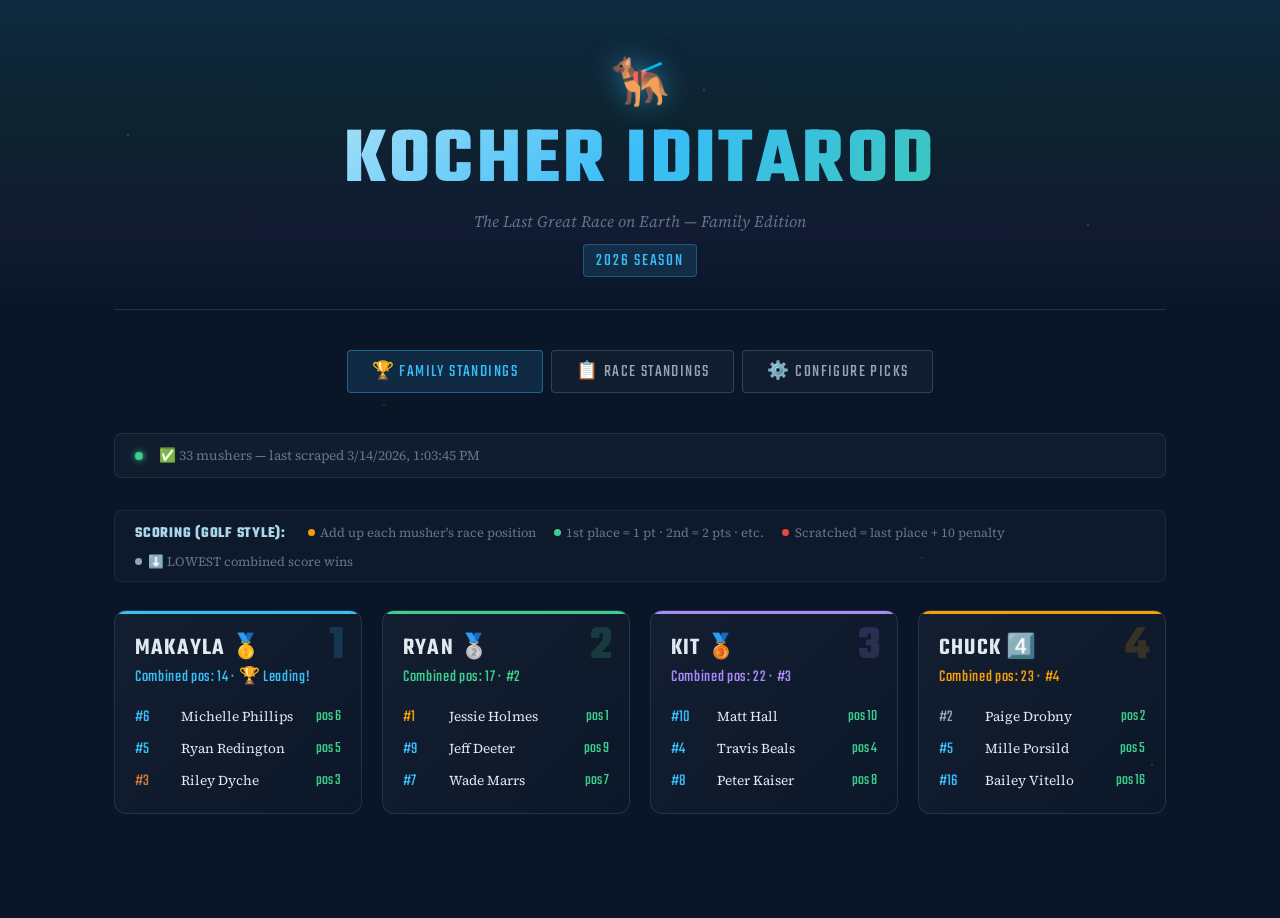
==== commit 9e41eba4: "Update index.html" ====
--- a/index.html
+++ b/index.html
@@ -151,16 +151,11 @@
   <!-- FAMILY LEADERBOARD -->
   <div id="view-leaderboard" class="view active">
     <div class="scoring-key">
-      <strong>SCORING:</strong>
-      <span class="key-item"><span class="key-dot" style="background:var(--gold)"></span>1st = 10 pts</span>
-      <span class="key-item"><span class="key-dot" style="background:var(--silver)"></span>2nd = 8 pts</span>
-      <span class="key-item"><span class="key-dot" style="background:var(--bronze)"></span>3rd = 6 pts</span>
-      <span class="key-item"><span class="key-dot" style="background:var(--aurora-g)"></span>4th = 5 pts</span>
-      <span class="key-item"><span class="key-dot" style="background:var(--aurora-b)"></span>5th = 4 pts</span>
-      <span class="key-item"><span class="key-dot" style="background:#60a5fa"></span>6th = 3 pts</span>
-      <span class="key-item"><span class="key-dot" style="background:#818cf8"></span>7th = 2 pts</span>
-      <span class="key-item"><span class="key-dot" style="background:var(--aurora-p)"></span>8th–10th = 1 pt</span>
-      <span class="key-item"><span class="key-dot" style="background:var(--muted)"></span>11th+ / SCR = 0 pts</span>
+      <strong>SCORING (GOLF STYLE):</strong>
+      <span class="key-item"><span class="key-dot" style="background:var(--gold)"></span>Add up each musher's race position</span>
+      <span class="key-item"><span class="key-dot" style="background:var(--aurora-g)"></span>1st place = 1 pt · 2nd = 2 pts · etc.</span>
+      <span class="key-item"><span class="key-dot" style="background:var(--danger)"></span>Scratched = last place + 10 penalty</span>
+      <span class="key-item"><span class="key-dot" style="background:var(--silver)"></span>⬇️ LOWEST combined score wins</span>
     </div>
     <div class="family-grid" id="family-grid">
       <div class="no-data"><span class="emoji">⏳</span>Loading standings...</div>
@@ -203,10 +198,11 @@
 
 <script>
 // ── FLAT POINTS ──────────────────────────────
-const PTS = {1:10,2:8,3:6,4:5,5:4,6:3,7:2,8:1,9:1,10:1};
-function getPoints(pos,status){
-  if(!pos||status==='Scratched')return 0;
-  return PTS[pos]||0;
+// Golf scoring: position number IS the score. Lowest total wins.
+// Scratched/unknown = last place + 10 penalty.
+function getPoints(pos,status,lastPlace){
+  if(status==='Scratched'||!pos) return (lastPlace||50)+10;
+  return pos;
 }
 
 // ── FAMILY PICKS (hardcoded — update each year) ──
@@ -269,11 +265,12 @@
 function norm(s){return(s||'').toLowerCase().trim().replace(/\s+/g,' ');}
 
 function scoreMember(member){
+  const lastPlace=raceData.length||50;
   let total=0;
   const details=member.picks.map(picked=>{
     const m=raceData.find(r=>norm(r.name)===norm(picked));
-    if(!m)return{name:picked,pos:null,status:'unknown',checkpoint:'',pts:0};
-    const pts=getPoints(m.pos,m.status);
+    if(!m)return{name:picked,pos:null,status:'unknown',checkpoint:'',pts:lastPlace+10};
+    const pts=getPoints(m.pos,m.status,lastPlace);
     total+=pts;
     return{...m,name:picked,pts};
   });
@@ -283,13 +280,14 @@
 // ── RENDER: Family leaderboard ───────────────
 function renderFamilyGrid(){
   const grid=document.getElementById('family-grid');
-  const scored=config.members.map(scoreMember).sort((a,b)=>b.total-a.total);
+  const lastPlace=raceData.length||50;
+  const scored=config.members.map(scoreMember).sort((a,b)=>a.total-b.total);
   const medals=['🥇','🥈','🥉','4️⃣'];
   grid.innerHTML=scored.map((m,rank)=>`
     <div class="family-card" style="--card-color:${m.color}">
       <div class="card-rank">${rank+1}</div>
       <div class="card-name">${m.name} ${medals[rank]||''}</div>
-      <div class="card-score">${m.total} pts · Rank #${rank+1}</div>
+      <div class="card-score">Combined pos: ${m.total} · ${rank===0?'🏆 Leading!':'#'+(rank+1)}</div>
       <div class="card-mushers">
         ${m.details.map(d=>{
           const pc=d.status==='Scratched'?'scr':!d.pos?'unknown':d.pos===1?'gold':d.pos===2?'silver':d.pos===3?'bronze':'';
@@ -297,7 +295,7 @@
           return`<div class="musher-row">
             <span class="musher-pos ${pc}">${pl}</span>
             <span class="musher-name">${d.name}</span>
-            <span class="musher-pts ${d.pts===0?'zero':''}">${d.pts>0?'+'+d.pts+'pt':''}</span>
+            <span class="musher-pts ${d.pts>=(lastPlace+10)?'zero':''}">${d.pos?'pos '+d.pos:'—'}</span>
           </div>`;
         }).join('')}
       </div>
@@ -323,7 +321,7 @@
       <td>${m.name}</td>
       <td><span class="${sc}">${m.status||'Racing'}</span></td>
       <td style="color:var(--muted);font-size:.85rem">${m.checkpoint||'—'}</td>
-      <td><span class="pts-col ${pts===0?'zero':''}">${pts>0?pts+'pt':'—'}</span></td>
+      <td><span class="pts-col ${pts>=(raceData.length+10)?'zero':''}">${m.status==='Scratched'?'SCR':m.pos?'+'+m.pos:'—'}</span></td>
       <td><div class="picked-by">${pickers.map(p=>`<span class="picker-tag" style="color:${p.color};border-color:${p.color}40;background:${p.color}10">${p.name.split(' ')[0]}</span>`).join('')}</div></td>
     </tr>`;
   }).join('');
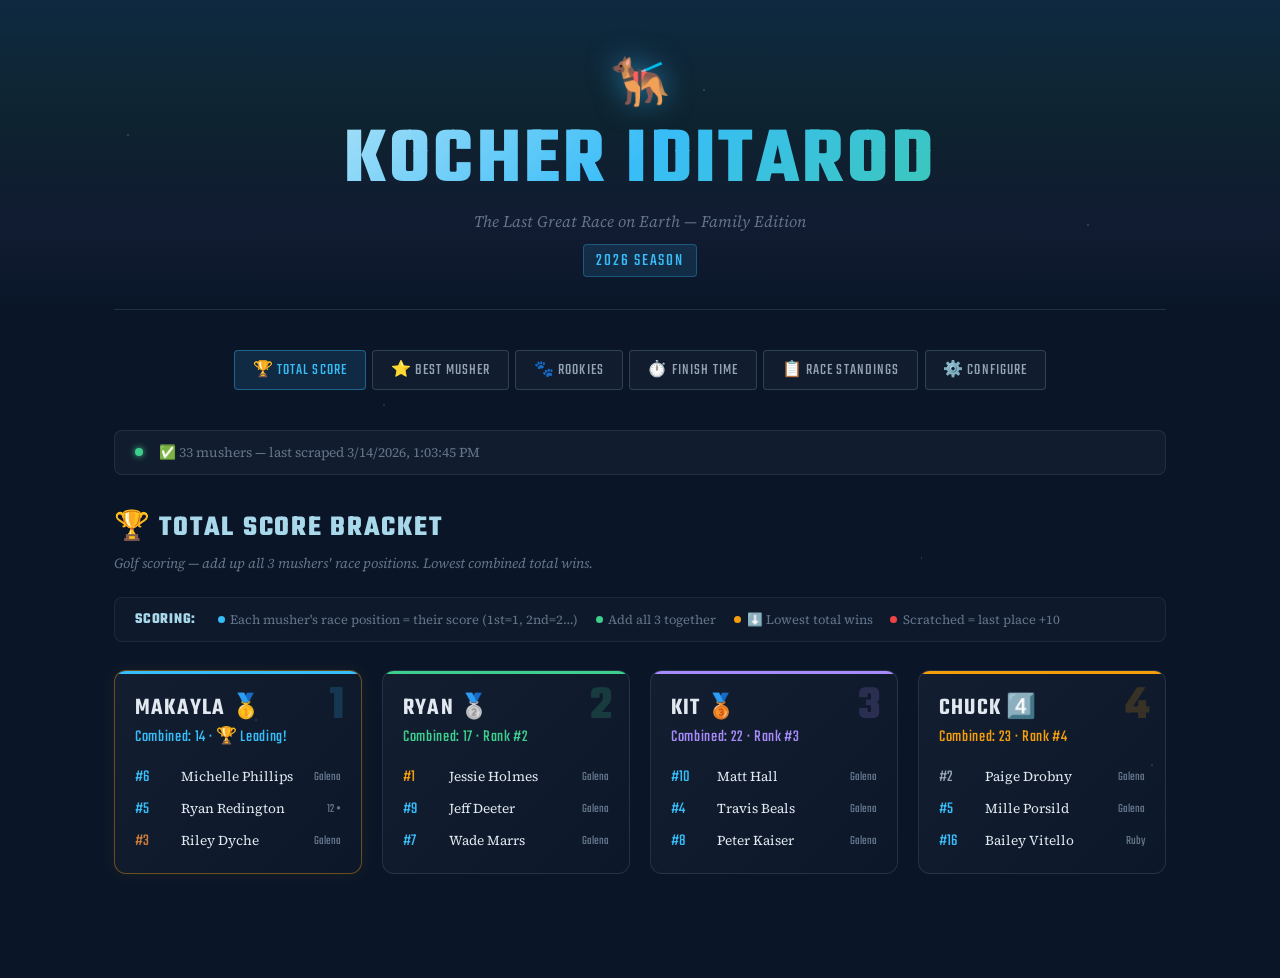
==== commit 8a54dbb2: "Add files via upload" ====
--- a/index.html
+++ b/index.html
@@ -7,14 +7,15 @@
   <link rel="preconnect" href="https://fonts.googleapis.com">
   <link href="https://fonts.googleapis.com/css2?family=Teko:wght@400;600;700&family=Source+Serif+4:ital,wght@0,300;0,400;0,600;1,300&display=swap" rel="stylesheet">
   <style>
-    :root {
+    :root{
       --deep:#0a1628;--frost:#a8d8ea;--aurora-g:#3ecf8e;--aurora-b:#38bdf8;--aurora-p:#a78bfa;
       --gold:#f59e0b;--silver:#94a3b8;--bronze:#cd7c3a;--danger:#ef4444;--text:#e2e8f0;--muted:#64748b;
     }
     *{box-sizing:border-box;margin:0;padding:0}
     body{background:var(--deep);color:var(--text);font-family:'Source Serif 4',Georgia,serif;min-height:100vh;overflow-x:hidden}
     body::before{content:'';position:fixed;inset:0;pointer-events:none;z-index:0;
-      background-image:radial-gradient(1px 1px at 10% 15%,rgba(255,255,255,.5) 0%,transparent 100%),
+      background-image:
+        radial-gradient(1px 1px at 10% 15%,rgba(255,255,255,.5) 0%,transparent 100%),
         radial-gradient(1px 1px at 30% 45%,rgba(255,255,255,.35) 0%,transparent 100%),
         radial-gradient(1px 1px at 55% 10%,rgba(255,255,255,.5) 0%,transparent 100%),
         radial-gradient(1px 1px at 72% 62%,rgba(255,255,255,.3) 0%,transparent 100%),
@@ -36,19 +37,17 @@
     .year-badge{display:inline-block;background:rgba(56,189,248,.12);border:1px solid rgba(56,189,248,.3);color:var(--aurora-b);
       font-family:'Teko',sans-serif;font-size:1.1rem;letter-spacing:.1em;padding:.2rem .8rem;border-radius:4px;margin-top:.75rem}
 
-    nav{display:flex;gap:.5rem;justify-content:center;margin-bottom:2.5rem;flex-wrap:wrap}
-    .nav-btn{font-family:'Teko',sans-serif;font-size:1.1rem;letter-spacing:.08em;text-transform:uppercase;
-      padding:.5rem 1.5rem;border:1px solid rgba(168,216,234,.2);background:rgba(255,255,255,.03);
+    nav{display:flex;gap:.4rem;justify-content:center;margin-bottom:2.5rem;flex-wrap:wrap}
+    .nav-btn{font-family:'Teko',sans-serif;font-size:1rem;letter-spacing:.07em;text-transform:uppercase;
+      padding:.45rem 1.1rem;border:1px solid rgba(168,216,234,.2);background:rgba(255,255,255,.03);
       color:var(--silver);border-radius:4px;cursor:pointer;transition:all .2s}
     .nav-btn:hover,.nav-btn.active{background:rgba(56,189,248,.12);border-color:rgba(56,189,248,.4);color:var(--aurora-b)}
 
     .view{display:none}.view.active{display:block}
 
-    .status-bar{display:flex;align-items:center;justify-content:space-between;
-      background:rgba(255,255,255,.03);border:1px solid rgba(168,216,234,.1);border-radius:8px;
-      padding:.75rem 1.25rem;margin-bottom:2rem;gap:1rem;flex-wrap:wrap}
-    .status-dot{width:8px;height:8px;border-radius:50%;background:var(--aurora-g);
-      box-shadow:0 0 6px var(--aurora-g);animation:pulse 2s infinite;flex-shrink:0}
+    .status-bar{display:flex;align-items:center;background:rgba(255,255,255,.03);border:1px solid rgba(168,216,234,.1);
+      border-radius:8px;padding:.75rem 1.25rem;margin-bottom:2rem;gap:1rem;flex-wrap:wrap}
+    .status-dot{width:8px;height:8px;border-radius:50%;background:var(--aurora-g);box-shadow:0 0 6px var(--aurora-g);animation:pulse 2s infinite;flex-shrink:0}
     .status-dot.warn{background:var(--gold);box-shadow:0 0 6px var(--gold)}
     .status-dot.error{background:var(--danger);box-shadow:0 0 6px var(--danger);animation:none}
     @keyframes pulse{0%,100%{opacity:1}50%{opacity:.4}}
@@ -61,26 +60,44 @@
     .key-item{display:flex;align-items:center;gap:.35rem;white-space:nowrap}
     .key-dot{width:7px;height:7px;border-radius:50%}
 
+    .bracket-header{margin-bottom:1.5rem}
+    .bracket-header h2{font-family:'Teko',sans-serif;font-size:1.8rem;letter-spacing:.06em;text-transform:uppercase;color:var(--frost);margin-bottom:.25rem}
+    .bracket-header p{color:var(--muted);font-size:.875rem;font-style:italic}
+
+    /* CARDS */
     .family-grid{display:grid;grid-template-columns:repeat(auto-fill,minmax(245px,1fr));gap:1.25rem;margin-bottom:2.5rem}
     .family-card{background:linear-gradient(135deg,rgba(255,255,255,.04) 0%,rgba(255,255,255,.01) 100%);
       border:1px solid rgba(168,216,234,.12);border-radius:12px;padding:1.25rem;
       position:relative;overflow:hidden;transition:transform .2s,border-color .2s}
     .family-card:hover{transform:translateY(-2px);border-color:rgba(168,216,234,.25)}
+    .family-card.leading{border-color:rgba(245,158,11,.4);box-shadow:0 0 18px rgba(245,158,11,.07)}
     .family-card::before{content:'';position:absolute;top:0;left:0;right:0;height:3px;
       background:var(--card-color,var(--aurora-b));border-radius:12px 12px 0 0}
     .card-rank{font-family:'Teko',sans-serif;font-size:3rem;font-weight:700;line-height:1;
       color:var(--card-color,var(--aurora-b));opacity:.18;position:absolute;top:.75rem;right:1rem}
     .card-name{font-family:'Teko',sans-serif;font-size:1.5rem;font-weight:600;letter-spacing:.05em;text-transform:uppercase}
     .card-score{font-family:'Teko',sans-serif;font-size:1.05rem;color:var(--card-color,var(--aurora-b));letter-spacing:.04em;margin-bottom:1rem}
-    .card-mushers{display:flex;flex-direction:column;gap:.5rem}
-    .musher-row{display:flex;align-items:center;gap:.5rem;font-size:.85rem}
+    .card-body{display:flex;flex-direction:column;gap:.5rem}
+    .card-row{display:flex;align-items:center;gap:.5rem;font-size:.85rem}
+    .card-row-label{font-family:'Teko',sans-serif;font-size:.78rem;letter-spacing:.08em;text-transform:uppercase;color:var(--muted);min-width:3.5rem}
     .musher-pos{font-family:'Teko',sans-serif;font-size:1.05rem;min-width:2.4rem;color:var(--aurora-b)}
     .musher-pos.gold{color:var(--gold)}.musher-pos.silver{color:var(--silver)}.musher-pos.bronze{color:var(--bronze)}
     .musher-pos.scr{color:var(--danger);font-size:.85rem}.musher-pos.unknown{color:var(--muted)}
     .musher-name{flex:1}
     .musher-pts{font-family:'Teko',sans-serif;font-size:1rem;color:var(--aurora-g)}
-    .musher-pts.zero{color:var(--muted)}
-
+    .musher-pts.muted{color:var(--muted)}
+    .divider{height:1px;background:rgba(168,216,234,.08);margin:.4rem 0}
+    .badge{display:inline-block;font-family:'Teko',sans-serif;font-size:.72rem;letter-spacing:.06em;padding:.1rem .4rem;border-radius:3px;border:1px solid;white-space:nowrap}
+    .badge-rookie{color:var(--aurora-p);border-color:rgba(167,139,250,.35);background:rgba(167,139,250,.08)}
+    .badge-win{color:var(--aurora-g);border-color:rgba(62,207,142,.35);background:rgba(62,207,142,.08)}
+    .badge-backup{color:var(--aurora-b);border-color:rgba(56,189,248,.35);background:rgba(56,189,248,.08)}
+    .badge-scr{color:var(--danger);border-color:rgba(239,68,68,.35);background:rgba(239,68,68,.06)}
+    .badge-pending{color:var(--muted);border-color:rgba(100,116,139,.3);background:rgba(100,116,139,.05)}
+    .time-display{font-family:'Teko',sans-serif;font-size:1.3rem;color:var(--text);letter-spacing:.04em}
+    .time-diff{font-family:'Teko',sans-serif;font-size:1rem}
+    .time-diff.close{color:var(--aurora-g)}.time-diff.off{color:var(--muted)}.time-diff.winner{color:var(--gold)}
+
+    /* TABLE */
     .standings-section h2{font-family:'Teko',sans-serif;font-size:1.8rem;letter-spacing:.06em;text-transform:uppercase;color:var(--frost);margin-bottom:1rem}
     .table-wrap{overflow-x:auto;border:1px solid rgba(168,216,234,.1);border-radius:10px}
     table{width:100%;border-collapse:collapse;font-size:.9rem}
@@ -90,26 +107,31 @@
     tbody tr{border-bottom:1px solid rgba(168,216,234,.06);transition:background .15s}
     tbody tr:hover{background:rgba(255,255,255,.03)}
     tbody tr.picked{background:rgba(56,189,248,.04)}
+    tbody tr.rookie-hl{background:rgba(167,139,250,.04)}
     tbody td{padding:.65rem 1rem;vertical-align:middle}
     .pos-num{font-family:'Teko',sans-serif;font-size:1.2rem;color:var(--aurora-b)}
     tr.p1 .pos-num{color:var(--gold)}tr.p2 .pos-num{color:var(--silver)}tr.p3 .pos-num{color:var(--bronze)}
     .picked-by{display:flex;gap:.3rem;flex-wrap:wrap}
     .picker-tag{font-size:.7rem;font-family:'Teko',sans-serif;letter-spacing:.05em;padding:.1rem .45rem;border-radius:3px;border:1px solid}
-    .pts-col{font-family:'Teko',sans-serif;font-size:1rem;color:var(--aurora-g)}
-    .pts-col.zero{color:var(--muted)}
     .s-racing{color:var(--aurora-g)}.s-finished{color:var(--gold)}.s-scr{color:var(--danger)}
 
+    /* CONFIG */
     .config-section h2{font-family:'Teko',sans-serif;font-size:1.8rem;letter-spacing:.06em;text-transform:uppercase;color:var(--frost);margin-bottom:.5rem}
     .config-section>p{color:var(--muted);font-size:.9rem;margin-bottom:1.5rem;font-style:italic}
     .member-blocks{display:grid;grid-template-columns:repeat(auto-fill,minmax(260px,1fr));gap:1.25rem;margin-bottom:2rem}
     .member-block{background:rgba(255,255,255,.03);border:1px solid rgba(168,216,234,.1);border-radius:10px;padding:1.25rem}
-    .member-block label{display:block;font-family:'Teko',sans-serif;font-size:.9rem;letter-spacing:.1em;text-transform:uppercase;color:var(--muted);margin-bottom:.35rem}
+    .block-title{font-family:'Teko',sans-serif;font-size:1.1rem;letter-spacing:.08em;text-transform:uppercase;margin-bottom:.75rem;padding-bottom:.5rem;border-bottom:1px solid rgba(168,216,234,.1)}
+    .member-block label{display:block;font-family:'Teko',sans-serif;font-size:.82rem;letter-spacing:.1em;text-transform:uppercase;color:var(--muted);margin-bottom:.3rem}
     .member-block input{width:100%;background:rgba(255,255,255,.05);border:1px solid rgba(168,216,234,.15);border-radius:6px;
-      padding:.5rem .75rem;color:var(--text);font-family:'Source Serif 4',serif;font-size:.95rem;margin-bottom:.75rem;transition:border-color .2s}
+      padding:.45rem .75rem;color:var(--text);font-family:'Source Serif 4',serif;font-size:.9rem;margin-bottom:.65rem;transition:border-color .2s}
     .member-block input:focus{outline:none;border-color:rgba(56,189,248,.4)}
     .member-block input::placeholder{color:var(--muted)}
-    .color-row{display:flex;align-items:center;gap:.5rem;margin-bottom:.75rem}
+    .color-row{display:flex;align-items:center;gap:.5rem;margin-bottom:.65rem}
     .color-row input[type="color"]{width:40px;height:32px;padding:2px;cursor:pointer;margin-bottom:0}
+    .section-divider{height:1px;background:rgba(168,216,234,.1);margin:.4rem 0 .75rem}
+    .section-label{font-family:'Teko',sans-serif;font-size:.8rem;letter-spacing:.1em;text-transform:uppercase;color:var(--aurora-p);margin-bottom:.5rem}
+    .time-row{display:flex;gap:.5rem}
+    .time-row>div{flex:1}
     .save-btn{font-family:'Teko',sans-serif;font-size:1.15rem;letter-spacing:.08em;text-transform:uppercase;
       padding:.6rem 2rem;background:linear-gradient(135deg,rgba(56,189,248,.2),rgba(62,207,142,.2));
       border:1px solid rgba(56,189,248,.4);color:var(--aurora-b);border-radius:6px;cursor:pointer;transition:all .2s}
@@ -118,6 +140,11 @@
     .info-box{background:rgba(56,189,248,.06);border:1px solid rgba(56,189,248,.18);border-radius:8px;
       padding:1rem 1.25rem;margin-bottom:1.5rem;font-size:.875rem;color:#93c5fd;line-height:1.6}
     .info-box strong{display:block;color:var(--aurora-b);font-family:'Teko',sans-serif;font-size:1rem;letter-spacing:.05em;margin-bottom:.3rem}
+    .finish-time-block{background:rgba(255,255,255,.03);border:1px solid rgba(168,216,234,.1);border-radius:10px;padding:1.25rem;margin-bottom:1.75rem}
+    .finish-time-block h3{font-family:'Teko',sans-serif;font-size:1.2rem;letter-spacing:.07em;text-transform:uppercase;color:var(--frost);margin-bottom:.5rem}
+    .finish-time-block p{color:var(--muted);font-size:.85rem;margin-bottom:.75rem;font-style:italic}
+    .finish-time-inputs{display:flex;gap:.75rem;flex-wrap:wrap}
+    .finish-time-inputs>div{flex:1;min-width:100px}
     code{background:rgba(255,255,255,.08);padding:.1rem .35rem;border-radius:3px;font-size:.85em}
 
     .no-data{text-align:center;padding:3rem 1rem;color:var(--muted);font-style:italic}
@@ -125,11 +152,13 @@
     .loader{display:inline-block;width:13px;height:13px;border:2px solid rgba(56,189,248,.2);
       border-top-color:var(--aurora-b);border-radius:50%;animation:spin .7s linear infinite;vertical-align:middle;margin-right:5px}
     @keyframes spin{to{transform:rotate(360deg)}}
-    @media(max-width:600px){header h1{font-size:2.5rem}.family-grid{grid-template-columns:1fr 1fr}}
+    @media(max-width:640px){header h1{font-size:2.5rem}.family-grid{grid-template-columns:1fr 1fr}.nav-btn{font-size:.85rem;padding:.4rem .75rem}}
+    @media(max-width:420px){.family-grid{grid-template-columns:1fr}}
   </style>
 </head>
 <body>
 <div class="container">
+
   <header>
     <span class="header-dog">🐕‍🦺</span>
     <h1>Kocher Iditarod</h1>
@@ -138,9 +167,12 @@
   </header>
 
   <nav>
-    <button class="nav-btn active" onclick="showView('leaderboard',this)">🏆 Family Standings</button>
+    <button class="nav-btn active" onclick="showView('score',this)">🏆 Total Score</button>
+    <button class="nav-btn" onclick="showView('best',this)">⭐ Best Musher</button>
+    <button class="nav-btn" onclick="showView('rookie',this)">🐾 Rookies</button>
+    <button class="nav-btn" onclick="showView('time',this)">⏱️ Finish Time</button>
     <button class="nav-btn" onclick="showView('race',this)">📋 Race Standings</button>
-    <button class="nav-btn" onclick="showView('config',this)">⚙️ Configure Picks</button>
+    <button class="nav-btn" onclick="showView('config',this)">⚙️ Configure</button>
   </nav>
 
   <div class="status-bar">
@@ -148,27 +180,83 @@
     <span class="status-text" id="status-text"><span class="loader"></span> Fetching standings...</span>
   </div>
 
-  <!-- FAMILY LEADERBOARD -->
-  <div id="view-leaderboard" class="view active">
+  <!-- BRACKET 1: TOTAL SCORE -->
+  <div id="view-score" class="view active">
+    <div class="bracket-header">
+      <h2>🏆 Total Score Bracket</h2>
+      <p>Golf scoring — add up all 3 mushers' race positions. Lowest combined total wins.</p>
+    </div>
     <div class="scoring-key">
-      <strong>SCORING (GOLF STYLE):</strong>
-      <span class="key-item"><span class="key-dot" style="background:var(--gold)"></span>Add up each musher's race position</span>
-      <span class="key-item"><span class="key-dot" style="background:var(--aurora-g)"></span>1st place = 1 pt · 2nd = 2 pts · etc.</span>
-      <span class="key-item"><span class="key-dot" style="background:var(--danger)"></span>Scratched = last place + 10 penalty</span>
-      <span class="key-item"><span class="key-dot" style="background:var(--silver)"></span>⬇️ LOWEST combined score wins</span>
-    </div>
-    <div class="family-grid" id="family-grid">
-      <div class="no-data"><span class="emoji">⏳</span>Loading standings...</div>
+      <strong>SCORING:</strong>
+      <span class="key-item"><span class="key-dot" style="background:var(--aurora-b)"></span>Each musher's race position = their score (1st=1, 2nd=2…)</span>
+      <span class="key-item"><span class="key-dot" style="background:var(--aurora-g)"></span>Add all 3 together</span>
+      <span class="key-item"><span class="key-dot" style="background:var(--gold)"></span>⬇️ Lowest total wins</span>
+      <span class="key-item"><span class="key-dot" style="background:var(--danger)"></span>Scratched = last place +10</span>
+    </div>
+    <div class="family-grid" id="grid-score">
+      <div class="no-data"><span class="emoji">⏳</span>Loading...</div>
+    </div>
+  </div>
+
+  <!-- BRACKET 2: BEST MUSHER -->
+  <div id="view-best" class="view">
+    <div class="bracket-header">
+      <h2>⭐ Best Musher Bracket</h2>
+      <p>Forget the team — whose single best pick is furthest ahead in the race?</p>
+    </div>
+    <div class="scoring-key">
+      <strong>SCORING:</strong>
+      <span class="key-item"><span class="key-dot" style="background:var(--aurora-b)"></span>Take the best-placed musher from each person's 3 picks</span>
+      <span class="key-item"><span class="key-dot" style="background:var(--gold)"></span>⬇️ Lowest single position wins</span>
+    </div>
+    <div class="family-grid" id="grid-best">
+      <div class="no-data"><span class="emoji">⏳</span>Loading...</div>
+    </div>
+  </div>
+
+  <!-- BRACKET 3: ROOKIE -->
+  <div id="view-rookie" class="view">
+    <div class="bracket-header">
+      <h2>🐾 Rookie Bracket</h2>
+      <p>Each person picked a primary and backup rookie. Lowest finishing position wins. Backup is used if primary scratches.</p>
+    </div>
+    <div class="scoring-key">
+      <strong>SCORING:</strong>
+      <span class="key-item"><span class="key-dot" style="background:var(--aurora-p)"></span>Primary rookie used first</span>
+      <span class="key-item"><span class="key-dot" style="background:var(--aurora-b)"></span>Backup activates if primary scratches</span>
+      <span class="key-item"><span class="key-dot" style="background:var(--gold)"></span>⬇️ Lowest position wins</span>
+      <span class="key-item"><span class="key-dot" style="background:var(--muted)"></span>Rookies tagged (r) in Race Standings</span>
+    </div>
+    <div class="family-grid" id="grid-rookie">
+      <div class="no-data"><span class="emoji">⏳</span>Loading...</div>
+    </div>
+  </div>
+
+  <!-- BRACKET 4: FINISH TIME -->
+  <div id="view-time" class="view">
+    <div class="bracket-header">
+      <h2>⏱️ Finish Time Bracket</h2>
+      <p>Each person guessed how long the race winner would take. Closest guess wins.</p>
+    </div>
+    <div class="scoring-key">
+      <strong>SCORING:</strong>
+      <span class="key-item"><span class="key-dot" style="background:var(--aurora-b)"></span>Guesses in days + hours</span>
+      <span class="key-item"><span class="key-dot" style="background:var(--aurora-g)"></span>Closest to actual finish time wins</span>
+      <span class="key-item"><span class="key-dot" style="background:var(--gold)"></span>Enter actual time in ⚙️ Configure once race ends</span>
+    </div>
+    <div id="time-winner-banner"></div>
+    <div class="family-grid" id="grid-time">
+      <div class="no-data"><span class="emoji">⏳</span>Loading...</div>
     </div>
   </div>
 
   <!-- RACE STANDINGS -->
   <div id="view-race" class="view">
     <div class="standings-section">
-      <h2>🐾 Full Race Standings</h2>
+      <h2>📋 Full Race Standings</h2>
       <div class="table-wrap">
         <table>
-          <thead><tr><th>Pos</th><th>Musher</th><th>Status</th><th>Checkpoint</th><th>Pts</th><th>Picked By</th></tr></thead>
+          <thead><tr><th>Pos</th><th>Musher</th><th>Status</th><th>Checkpoint</th><th>Rookie</th><th>Picked By</th></tr></thead>
           <tbody id="standings-tbody"><tr><td colspan="6" class="no-data">Loading...</td></tr></tbody>
         </table>
       </div>
@@ -178,170 +266,500 @@
   <!-- CONFIG -->
   <div id="view-config" class="view">
     <div class="config-section">
-      <h2>⚙️ Family Picks</h2>
-      <p>Names must match exactly how they appear in the Race Standings tab.</p>
+      <h2>⚙️ Configure Picks</h2>
+      <p>Update family members, musher picks, rookie picks, and finish time guesses. Names must match exactly as shown in Race Standings.</p>
+
       <div class="info-box">
-        <strong>🤖 How Live Data Works</strong>
-        A GitHub Actions workflow (<code>scrape-standings.yml</code>) runs every 3 hours. It launches a headless browser, logs into iditarod.com with your Insider account credentials, scrapes the live standings, and saves them to <code>standings.json</code> in your repo. This page fetches that file automatically.
-        <br><br>
-        <strong>One-time setup:</strong> Go to your GitHub repo → <strong>Settings → Secrets and variables → Actions</strong> → click <strong>New repository secret</strong> and add:<br>
-        &nbsp;&nbsp;• <code>IDITAROD_USERNAME</code> — your iditarod.com email/username<br>
-        &nbsp;&nbsp;• <code>IDITAROD_PASSWORD</code> — your iditarod.com password<br><br>
-        Then go to the <strong>Actions tab</strong> → click <strong>Scrape Iditarod Standings</strong> → <strong>Run workflow</strong> to test it immediately.
-      </div>
+        <strong>🤖 Live Data</strong>
+        GitHub Actions scrapes iditarod.com every 3 hours → saves to <code>standings.json</code> → this page fetches it automatically. Trigger manually: Actions tab → Scrape Iditarod Standings → Run workflow.
+      </div>
+
+      <div class="finish-time-block">
+        <h3>🏁 Actual Winner Finish Time</h3>
+        <p>Enter once the race winner crosses the finish line. Leave blank while race is ongoing.</p>
+        <div class="finish-time-inputs">
+          <div>
+            <label style="display:block;font-family:'Teko',sans-serif;font-size:.85rem;letter-spacing:.1em;text-transform:uppercase;color:var(--muted);margin-bottom:.3rem">Days</label>
+            <input id="actual-days" type="number" min="0" max="30" placeholder="e.g. 9"
+              style="width:100%;background:rgba(255,255,255,.05);border:1px solid rgba(168,216,234,.15);border-radius:6px;padding:.5rem .75rem;color:var(--text);font-family:'Source Serif 4',serif;font-size:.95rem"/>
+          </div>
+          <div>
+            <label style="display:block;font-family:'Teko',sans-serif;font-size:.85rem;letter-spacing:.1em;text-transform:uppercase;color:var(--muted);margin-bottom:.3rem">Hours</label>
+            <input id="actual-hours" type="number" min="0" max="23" placeholder="e.g. 14"
+              style="width:100%;background:rgba(255,255,255,.05);border:1px solid rgba(168,216,234,.15);border-radius:6px;padding:.5rem .75rem;color:var(--text);font-family:'Source Serif 4',serif;font-size:.95rem"/>
+          </div>
+        </div>
+      </div>
+
       <div class="member-blocks" id="member-blocks"></div>
-      <button class="save-btn" onclick="saveConfig()">💾 Save Picks</button>
-      <div class="save-confirm" id="save-confirm">✓ Picks saved!</div>
+      <button class="save-btn" onclick="saveConfig()">💾 Save All Picks</button>
+      <div class="save-confirm" id="save-confirm">✓ Saved!</div>
     </div>
   </div>
+
 </div>
 
 <script>
-// ── FLAT POINTS ──────────────────────────────
-// Golf scoring: position number IS the score. Lowest total wins.
-// Scratched/unknown = last place + 10 penalty.
-function getPoints(pos,status,lastPlace){
-  if(status==='Scratched'||!pos) return (lastPlace||50)+10;
-  return pos;
-}
-
-// ── FAMILY PICKS (hardcoded — update each year) ──
+// ══════════════════════════════════════════════════
+// FAMILY CONFIG — update picks here each year
+// ══════════════════════════════════════════════════
 const DEFAULT_CONFIG = {
-  members:[
-    {name:"Makayla",color:"#38bdf8",picks:["Michelle Phillips","Ryan Redington","Riley Dyche"]},
-    {name:"Ryan",   color:"#3ecf8e",picks:["Jessie Holmes","Jeff Deeter","Wade Marrs"]},
-    {name:"Kit",    color:"#a78bfa",picks:["Matt Hall","Travis Beals","Peter Kaiser"]},
-    {name:"Chuck",  color:"#f59e0b",picks:["Paige Drobny","Mille Porsild","Bailey Vitello"]}
+  actualFinishDays:  null,  // enter once winner finishes
+  actualFinishHours: null,
+  members: [
+    {
+      name:           "Makayla",
+      color:          "#38bdf8",
+      picks:          ["Michelle Phillips", "Ryan Redington", "Riley Dyche"],
+      rookiePrimary:  "",    // e.g. "Sam Martin (r)"
+      rookieBackup:   "",
+      timeGuessDays:  9,
+      timeGuessHours: 0
+    },
+    {
+      name:           "Ryan",
+      color:          "#3ecf8e",
+      picks:          ["Jessie Holmes", "Jeff Deeter", "Wade Marrs"],
+      rookiePrimary:  "",
+      rookieBackup:   "",
+      timeGuessDays:  10,
+      timeGuessHours: 0
+    },
+    {
+      name:           "Kit",
+      color:          "#a78bfa",
+      picks:          ["Matt Hall", "Travis Beals", "Peter Kaiser"],
+      rookiePrimary:  "",
+      rookieBackup:   "",
+      timeGuessDays:  10,
+      timeGuessHours: 12
+    },
+    {
+      name:           "Chuck",
+      color:          "#f59e0b",
+      picks:          ["Paige Drobny", "Mille Porsild", "Bailey Vitello"],
+      rookiePrimary:  "",
+      rookieBackup:   "",
+      timeGuessDays:  11,
+      timeGuessHours: 0
+    }
   ]
 };
 
-// ── STATE ────────────────────────────────────
-let config=loadConfig();
-let raceData=[];
+// ══════════════════════════════════════════════════
+// STATE
+// ══════════════════════════════════════════════════
+let config   = loadConfig();
+let raceData = [];
 
 function loadConfig(){
-  try{const s=localStorage.getItem('iditarod-config-2026');return s?JSON.parse(s):JSON.parse(JSON.stringify(DEFAULT_CONFIG));}
-  catch(e){return JSON.parse(JSON.stringify(DEFAULT_CONFIG));}
+  try{
+    const s = localStorage.getItem('iditarod-config-2026');
+    if(!s) return JSON.parse(JSON.stringify(DEFAULT_CONFIG));
+    const stored = JSON.parse(s);
+    // Merge in any new fields from DEFAULT_CONFIG that might be missing
+    stored.members = stored.members.map((m,i) => ({...DEFAULT_CONFIG.members[i], ...m}));
+    return stored;
+  } catch(e){ return JSON.parse(JSON.stringify(DEFAULT_CONFIG)); }
 }
 
 function saveConfig(){
-  document.querySelectorAll('.member-block[data-idx]').forEach(block=>{
-    const i=parseInt(block.dataset.idx);
-    config.members[i].name =block.querySelector('.inp-name').value.trim()||config.members[i].name;
-    config.members[i].color=block.querySelector('.inp-color').value;
-    config.members[i].picks=[block.querySelector('.inp-p1').value,block.querySelector('.inp-p2').value,block.querySelector('.inp-p3').value]
-      .map(s=>s.trim()).filter(Boolean);
+  const ad = document.getElementById('actual-days').value;
+  const ah = document.getElementById('actual-hours').value;
+  config.actualFinishDays  = ad !== '' ? parseFloat(ad)  : null;
+  config.actualFinishHours = ah !== '' ? parseFloat(ah) : null;
+
+  document.querySelectorAll('.member-block[data-idx]').forEach(block => {
+    const i = parseInt(block.dataset.idx);
+    config.members[i].name           = block.querySelector('.inp-name').value.trim() || config.members[i].name;
+    config.members[i].color          = block.querySelector('.inp-color').value;
+    config.members[i].picks          = [
+      block.querySelector('.inp-p1').value,
+      block.querySelector('.inp-p2').value,
+      block.querySelector('.inp-p3').value
+    ].map(s=>s.trim()).filter(Boolean);
+    config.members[i].rookiePrimary  = block.querySelector('.inp-rp').value.trim();
+    config.members[i].rookieBackup   = block.querySelector('.inp-rb').value.trim();
+    config.members[i].timeGuessDays  = parseFloat(block.querySelector('.inp-td').value)||0;
+    config.members[i].timeGuessHours = parseFloat(block.querySelector('.inp-th').value)||0;
   });
-  localStorage.setItem('iditarod-config-2026',JSON.stringify(config));
-  const el=document.getElementById('save-confirm');
-  el.style.display='block';setTimeout(()=>el.style.display='none',3000);
+
+  localStorage.setItem('iditarod-config-2026', JSON.stringify(config));
+  const el = document.getElementById('save-confirm');
+  el.style.display = 'block';
+  setTimeout(()=>el.style.display='none', 3000);
   renderAll();
 }
 
-// ── FETCH standings.json ─────────────────────
+// ══════════════════════════════════════════════════
+// FETCH standings.json
+// ══════════════════════════════════════════════════
 async function fetchStandings(){
-  const dot=document.getElementById('status-dot');
-  const txt=document.getElementById('status-text');
-  txt.innerHTML='<span class="loader"></span> Fetching latest standings...';
+  const dot = document.getElementById('status-dot');
+  const txt = document.getElementById('status-text');
+  txt.innerHTML = '<span class="loader"></span> Fetching latest standings...';
   try{
-    const res=await fetch('standings.json?t='+Date.now(),{cache:'no-store'});
-    if(!res.ok)throw new Error('HTTP '+res.status);
-    const json=await res.json();
-    if(!json.mushers||json.mushers.length===0)throw new Error('No musher data yet');
-    raceData=json.mushers;
-    const updated=json.updated?new Date(json.updated).toLocaleString():'unknown';
-    dot.className='status-dot';
-    txt.textContent=`✅ ${raceData.length} mushers — last scraped ${updated}`;
-  }catch(err){
-    console.warn('standings.json fetch failed:',err.message);
-    dot.className='status-dot warn';
-    txt.innerHTML='⚠️ standings.json not yet populated — go to <strong>Actions tab in GitHub</strong> → "Scrape Iditarod Standings" → Run workflow. Check Configure Picks for setup instructions.';
-    raceData=[];
+    const res  = await fetch('standings.json?t='+Date.now(), {cache:'no-store'});
+    if(!res.ok) throw new Error('HTTP '+res.status);
+    const json = await res.json();
+    if(!json.mushers||json.mushers.length===0) throw new Error('No musher data yet');
+    raceData = json.mushers;
+    const updated = json.updated ? new Date(json.updated).toLocaleString() : 'unknown';
+    dot.className = 'status-dot';
+    txt.textContent = `✅ ${raceData.length} mushers — last scraped ${updated}`;
+  } catch(err){
+    console.warn('standings.json fetch failed:', err.message);
+    dot.className = 'status-dot warn';
+    txt.innerHTML = '⚠️ standings.json not populated — Actions tab → "Scrape Iditarod Standings" → Run workflow.';
+    raceData = [];
   }
   renderAll();
 }
 
-// ── SCORING ──────────────────────────────────
-function norm(s){return(s||'').toLowerCase().trim().replace(/\s+/g,' ');}
-
-function scoreMember(member){
-  const lastPlace=raceData.length||50;
-  let total=0;
-  const details=member.picks.map(picked=>{
-    const m=raceData.find(r=>norm(r.name)===norm(picked));
-    if(!m)return{name:picked,pos:null,status:'unknown',checkpoint:'',pts:lastPlace+10};
-    const pts=getPoints(m.pos,m.status,lastPlace);
-    total+=pts;
-    return{...m,name:picked,pts};
-  });
-  return{...member,total,details};
-}
-
-// ── RENDER: Family leaderboard ───────────────
-function renderFamilyGrid(){
-  const grid=document.getElementById('family-grid');
-  const lastPlace=raceData.length||50;
-  const scored=config.members.map(scoreMember).sort((a,b)=>a.total-b.total);
-  const medals=['🥇','🥈','🥉','4️⃣'];
-  grid.innerHTML=scored.map((m,rank)=>`
-    <div class="family-card" style="--card-color:${m.color}">
+// ══════════════════════════════════════════════════
+// HELPERS
+// ══════════════════════════════════════════════════
+function norm(s){ return (s||'').toLowerCase().trim().replace(/\s+/g,' '); }
+
+function findMusher(name){
+  if(!name) return null;
+  return raceData.find(r => norm(r.name) === norm(name)) || null;
+}
+
+function isRookie(m){ return m && /\(r\)/i.test(m.name); }
+
+function posClass(pos){
+  return pos===1?'gold':pos===2?'silver':pos===3?'bronze':'';
+}
+
+function musherScore(m, lastPlace){
+  if(!m) return lastPlace+10;
+  if(m.status==='Scratched') return lastPlace+10;
+  return m.pos || lastPlace+10;
+}
+
+function toHours(days, hours){ return (parseFloat(days)||0)*24 + (parseFloat(hours)||0); }
+
+function formatDiff(totalHours){
+  const d = Math.floor(totalHours/24);
+  const h = Math.round(totalHours%24);
+  if(d>0) return `${d}d ${h}h`;
+  return `${h}h`;
+}
+
+const medals = ['🥇','🥈','🥉','4️⃣'];
+
+// ══════════════════════════════════════════════════
+// BRACKET 1 — TOTAL SCORE
+// ══════════════════════════════════════════════════
+function renderScoreBracket(){
+  const grid      = document.getElementById('grid-score');
+  const lastPlace = raceData.length || 50;
+
+  const scored = config.members.map(member => {
+    let total = 0;
+    const details = member.picks.map(picked => {
+      const m   = findMusher(picked);
+      const scr = m && m.status==='Scratched';
+      const s   = musherScore(m, lastPlace);
+      total += s;
+      return { name:picked, m, score:s, scr };
+    });
+    return {...member, total, details};
+  }).sort((a,b)=>a.total-b.total);
+
+  grid.innerHTML = scored.map((m,rank) => `
+    <div class="family-card ${rank===0?'leading':''}" style="--card-color:${m.color}">
       <div class="card-rank">${rank+1}</div>
       <div class="card-name">${m.name} ${medals[rank]||''}</div>
-      <div class="card-score">Combined pos: ${m.total} · ${rank===0?'🏆 Leading!':'#'+(rank+1)}</div>
-      <div class="card-mushers">
-        ${m.details.map(d=>{
-          const pc=d.status==='Scratched'?'scr':!d.pos?'unknown':d.pos===1?'gold':d.pos===2?'silver':d.pos===3?'bronze':'';
-          const pl=d.status==='Scratched'?'SCR':d.pos?'#'+d.pos:'—';
-          return`<div class="musher-row">
+      <div class="card-score">Combined: ${m.total} · ${rank===0?'🏆 Leading!':'Rank #'+(rank+1)}</div>
+      <div class="card-body">
+        ${m.details.map(d => {
+          const pos  = d.m ? d.m.pos : null;
+          const scr  = d.scr;
+          const pc   = scr?'scr':!pos?'unknown':posClass(pos);
+          const pl   = scr?'SCR':pos?'#'+pos:'—';
+          const ckpt = d.m ? (d.m.checkpoint||'') : '';
+          return `<div class="card-row">
             <span class="musher-pos ${pc}">${pl}</span>
             <span class="musher-name">${d.name}</span>
-            <span class="musher-pts ${d.pts>=(lastPlace+10)?'zero':''}">${d.pos?'pos '+d.pos:'—'}</span>
+            <span class="musher-pts ${scr||!pos?'muted':''}" style="font-size:.8rem;color:var(--muted)">${ckpt}</span>
           </div>`;
         }).join('')}
       </div>
     </div>`).join('');
 }
 
-// ── RENDER: Race standings table ─────────────
+// ══════════════════════════════════════════════════
+// BRACKET 2 — BEST MUSHER
+// ══════════════════════════════════════════════════
+function renderBestMusherBracket(){
+  const grid      = document.getElementById('grid-best');
+  const lastPlace = raceData.length || 50;
+
+  const scored = config.members.map(member => {
+    const mushers = member.picks.map(picked => {
+      const m = findMusher(picked);
+      return { name:picked, m, score: musherScore(m, lastPlace) };
+    }).sort((a,b)=>a.score-b.score);
+
+    return {...member, best: mushers[0], rest: mushers.slice(1)};
+  }).sort((a,b)=>a.best.score-b.best.score);
+
+  grid.innerHTML = scored.map((m,rank) => {
+    const b  = m.best;
+    const bm = b.m;
+    const bpos  = bm ? bm.pos : null;
+    const bscr  = bm && bm.status==='Scratched';
+    const bpc   = bscr?'scr':!bpos?'unknown':posClass(bpos);
+    const bpl   = bscr?'SCR':bpos?'#'+bpos:'—';
+
+    return `
+    <div class="family-card ${rank===0?'leading':''}" style="--card-color:${m.color}">
+      <div class="card-rank">${rank+1}</div>
+      <div class="card-name">${m.name} ${medals[rank]||''}</div>
+      <div class="card-score">Best: ${bpl} · ${rank===0?'🏆 Leading!':'Rank #'+(rank+1)}</div>
+      <div class="card-body">
+        <div class="card-row">
+          <span class="musher-pos ${bpc}" style="font-size:1.2rem">${bpl}</span>
+          <span class="musher-name" style="font-weight:600">${b.name}</span>
+          <span class="badge badge-win">BEST</span>
+        </div>
+        <div class="divider"></div>
+        ${m.rest.map(d => {
+          const dm  = d.m;
+          const dpos = dm ? dm.pos : null;
+          const dscr = dm && dm.status==='Scratched';
+          const dpc  = dscr?'scr':!dpos?'unknown':posClass(dpos);
+          const dpl  = dscr?'SCR':dpos?'#'+dpos:'—';
+          return `<div class="card-row" style="opacity:.55">
+            <span class="musher-pos ${dpc}" style="font-size:.9rem">${dpl}</span>
+            <span class="musher-name" style="font-size:.82rem">${d.name}</span>
+          </div>`;
+        }).join('')}
+      </div>
+    </div>`;
+  }).join('');
+}
+
+// ══════════════════════════════════════════════════
+// BRACKET 3 — ROOKIE BRACKET
+// ══════════════════════════════════════════════════
+function renderRookieBracket(){
+  const grid      = document.getElementById('grid-rookie');
+  const lastPlace = raceData.length || 50;
+
+  const scored = config.members.map(member => {
+    const pm  = findMusher(member.rookiePrimary);
+    const bkm = findMusher(member.rookieBackup);
+
+    // Use primary; if scratched or missing fall back to backup
+    const primaryScr = pm && pm.status==='Scratched';
+    const useBackup  = !pm || primaryScr;
+    const active     = useBackup ? bkm : pm;
+    const score      = musherScore(active, lastPlace);
+
+    return {...member, pm, bkm, active, useBackup, primaryScr, rookieScore:score};
+  }).sort((a,b)=>a.rookieScore-b.rookieScore);
+
+  grid.innerHTML = scored.map((m,rank) => {
+    const noPicksSet = !m.rookiePrimary && !m.rookieBackup;
+
+    const pmPos  = m.pm  ? m.pm.pos  : null;
+    const pmScr  = m.pm  && m.pm.status==='Scratched';
+    const bkmPos = m.bkm ? m.bkm.pos : null;
+    const bkmScr = m.bkm && m.bkm.status==='Scratched';
+
+    const activePos = m.active ? (m.active.status==='Scratched'?'SCR':m.active.pos?'#'+m.active.pos:'—') : '—';
+    const activePc  = m.active ? (m.active.status==='Scratched'?'scr':posClass(m.active.pos)) : 'unknown';
+
+    return `
+    <div class="family-card ${rank===0&&!noPicksSet?'leading':''}" style="--card-color:${m.color}">
+      <div class="card-rank">${rank+1}</div>
+      <div class="card-name">${m.name} ${noPicksSet?'':medals[rank]||''}</div>
+      <div class="card-score">${noPicksSet?'No picks set — see ⚙️ Configure':'Active: '+activePos+(rank===0?' · 🏆 Leading!':' · Rank #'+(rank+1))}</div>
+      <div class="card-body">
+        ${noPicksSet
+          ? `<div style="color:var(--muted);font-size:.85rem;font-style:italic">Set rookie picks in ⚙️ Configure tab</div>`
+          : `
+        <div class="card-row">
+          <span class="badge badge-rookie" style="min-width:4.8rem;text-align:center">PRIMARY</span>
+          <span class="musher-pos ${pmScr?'scr':!pmPos?'unknown':posClass(pmPos)}">${pmScr?'SCR':pmPos?'#'+pmPos:'—'}</span>
+          <span class="musher-name">${m.rookiePrimary||'—'}</span>
+          ${pmScr?'<span class="badge badge-scr">SCR</span>':''}
+          ${!pmScr&&m.pm&&!m.useBackup?'<span class="badge badge-win">ACTIVE</span>':''}
+        </div>
+        <div class="card-row">
+          <span class="badge badge-backup" style="min-width:4.8rem;text-align:center">BACKUP</span>
+          <span class="musher-pos ${bkmScr?'scr':!bkmPos?'unknown':posClass(bkmPos)}">${bkmScr?'SCR':bkmPos?'#'+bkmPos:'—'}</span>
+          <span class="musher-name">${m.rookieBackup||'—'}</span>
+          ${bkmScr?'<span class="badge badge-scr">SCR</span>':''}
+          ${m.useBackup&&m.bkm&&!bkmScr?'<span class="badge badge-win">ACTIVE</span>':''}
+        </div>
+        ${m.useBackup&&m.primaryScr?`<div style="font-size:.75rem;color:var(--aurora-p);margin-top:.3rem;font-style:italic">⚡ Backup activated — primary scratched</div>`:''}
+        `}
+      </div>
+    </div>`;
+  }).join('');
+}
+
+// ══════════════════════════════════════════════════
+// BRACKET 4 — FINISH TIME
+// ══════════════════════════════════════════════════
+function renderTimeBracket(){
+  const grid   = document.getElementById('grid-time');
+  const banner = document.getElementById('time-winner-banner');
+
+  const actualHours = (config.actualFinishDays!=null && config.actualFinishHours!=null)
+    ? toHours(config.actualFinishDays, config.actualFinishHours)
+    : null;
+
+  const scored = config.members.map(member => {
+    const guessHours = toHours(member.timeGuessDays, member.timeGuessHours);
+    const diff = actualHours!=null ? Math.abs(guessHours - actualHours) : null;
+    return {...member, guessHours, diff};
+  }).sort((a,b)=>{
+    if(a.diff==null&&b.diff==null) return 0;
+    if(a.diff==null) return 1;
+    if(b.diff==null) return -1;
+    return a.diff-b.diff;
+  });
+
+  if(actualHours!=null){
+    const w = scored[0];
+    banner.innerHTML=`<div style="background:rgba(245,158,11,.1);border:1px solid rgba(245,158,11,.3);border-radius:10px;padding:1rem 1.25rem;margin-bottom:1.75rem;">
+      <span style="font-family:'Teko',sans-serif;font-size:1.1rem;color:var(--gold);letter-spacing:.05em">
+        🏁 RACE COMPLETE — Winner time: ${config.actualFinishDays}d ${config.actualFinishHours}h &nbsp;|&nbsp;
+        🥇 Closest guess: <strong>${w.name}</strong> — off by ${formatDiff(w.diff)}
+      </span>
+    </div>`;
+  } else {
+    banner.innerHTML='';
+  }
+
+  grid.innerHTML = scored.map((m,rank) => {
+    const gd = Math.floor(m.guessHours/24);
+    const gh = Math.round(m.guessHours%24);
+    const diffStr   = m.diff!=null ? formatDiff(m.diff) : null;
+    const diffClass = m.diff==null?'off':m.diff<12?'winner':m.diff<48?'close':'off';
+    const isWinner  = rank===0 && actualHours!=null;
+
+    return `
+    <div class="family-card ${isWinner?'leading':''}" style="--card-color:${m.color}">
+      <div class="card-rank">${rank+1}</div>
+      <div class="card-name">${m.name} ${actualHours!=null?medals[rank]||'':''}</div>
+      <div class="card-score">${actualHours!=null?'Off by '+(diffStr||'?'):gd+'d '+gh+'h guess'}</div>
+      <div class="card-body">
+        <div class="card-row">
+          <span class="card-row-label">Guess</span>
+          <span class="time-display">${gd}d ${gh}h</span>
+        </div>
+        ${actualHours!=null?`
+        <div class="card-row">
+          <span class="card-row-label">Actual</span>
+          <span class="time-display">${config.actualFinishDays}d ${config.actualFinishHours}h</span>
+        </div>
+        <div class="card-row">
+          <span class="card-row-label">Diff</span>
+          <span class="time-diff ${diffClass}">${diffStr} ${isWinner?'🏆':''}</span>
+        </div>`:`
+        <div style="color:var(--muted);font-size:.8rem;font-style:italic;margin-top:.25rem">Enter actual finish time in ⚙️ Configure when race ends</div>`}
+      </div>
+    </div>`;
+  }).join('');
+}
+
+// ══════════════════════════════════════════════════
+// RACE STANDINGS TABLE
+// ══════════════════════════════════════════════════
 function renderStandingsTable(){
-  const tbody=document.getElementById('standings-tbody');
-  if(!raceData.length){tbody.innerHTML='<tr><td colspan="6" class="no-data">No race data yet — see Configure Picks for setup</td></tr>';return;}
+  const tbody = document.getElementById('standings-tbody');
+  if(!raceData.length){
+    tbody.innerHTML='<tr><td colspan="6" class="no-data">No race data yet</td></tr>';
+    return;
+  }
+  // Build picked-by map — includes main picks AND rookie picks
   const pickedBy={};
-  config.members.forEach(m=>m.picks.forEach(p=>{
-    const k=norm(p);if(!pickedBy[k])pickedBy[k]=[];pickedBy[k].push(m);
-  }));
-  tbody.innerHTML=raceData.map(m=>{
-    const k=norm(m.name);
-    const pickers=pickedBy[k]||[];
-    const pts=getPoints(m.pos,m.status);
-    const pc=m.pos===1?'p1':m.pos===2?'p2':m.pos===3?'p3':'';
-    const sc=m.status==='Finished'?'s-finished':m.status==='Scratched'?'s-scr':'s-racing';
-    return`<tr class="${pickers.length?'picked':''} ${pc}">
+  config.members.forEach(m=>{
+    const allPicks = [...(m.picks||[]), m.rookiePrimary||'', m.rookieBackup||''].filter(Boolean);
+    allPicks.forEach(p=>{
+      const k=norm(p);
+      if(!pickedBy[k]) pickedBy[k]=[];
+      if(!pickedBy[k].find(x=>x.name===m.name)) pickedBy[k].push(m);
+    });
+  });
+
+  tbody.innerHTML = raceData.map(m=>{
+    const k       = norm(m.name);
+    const pickers = pickedBy[k]||[];
+    const rookie  = isRookie(m);
+    const pc      = m.pos===1?'p1':m.pos===2?'p2':m.pos===3?'p3':'';
+    const sc      = m.status==='Finished'?'s-finished':m.status==='Scratched'?'s-scr':'s-racing';
+    return `<tr class="${pickers.length?'picked':''} ${rookie?'rookie-hl':''} ${pc}">
       <td><span class="pos-num">${m.pos}</span></td>
       <td>${m.name}</td>
       <td><span class="${sc}">${m.status||'Racing'}</span></td>
       <td style="color:var(--muted);font-size:.85rem">${m.checkpoint||'—'}</td>
-      <td><span class="pts-col ${pts>=(raceData.length+10)?'zero':''}">${m.status==='Scratched'?'SCR':m.pos?'+'+m.pos:'—'}</span></td>
+      <td>${rookie?'<span class="badge badge-rookie">Rookie</span>':''}</td>
       <td><div class="picked-by">${pickers.map(p=>`<span class="picker-tag" style="color:${p.color};border-color:${p.color}40;background:${p.color}10">${p.name.split(' ')[0]}</span>`).join('')}</div></td>
     </tr>`;
   }).join('');
 }
 
-// ── RENDER: Config form ──────────────────────
+// ══════════════════════════════════════════════════
+// CONFIG FORM
+// ══════════════════════════════════════════════════
 function renderConfigForm(){
-  document.getElementById('member-blocks').innerHTML=config.members.map((m,i)=>`
+  if(config.actualFinishDays!=null)  document.getElementById('actual-days').value  = config.actualFinishDays;
+  if(config.actualFinishHours!=null) document.getElementById('actual-hours').value = config.actualFinishHours;
+
+  const rookies = raceData.filter(isRookie).map(r=>r.name);
+
+  document.getElementById('member-blocks').innerHTML = config.members.map((m,i)=>`
     <div class="member-block" data-idx="${i}">
-      <label>Name</label><input class="inp-name" type="text" value="${m.name}" placeholder="e.g. Dad"/>
-      <div class="color-row"><input class="inp-color" type="color" value="${m.color}"/><label style="margin-bottom:0">Color</label></div>
+      <div class="block-title" style="color:${m.color}">${m.name||'Member '+(i+1)}</div>
+
+      <label>Name</label>
+      <input class="inp-name" type="text" value="${m.name}" placeholder="e.g. Dad"/>
+      <div class="color-row">
+        <input class="inp-color" type="color" value="${m.color}"/>
+        <label style="margin-bottom:0">Color</label>
+      </div>
+
+      <div class="section-label" style="margin-top:.25rem">🏁 Musher Picks</div>
       <label>Pick 1</label><input class="inp-p1" type="text" value="${m.picks[0]||''}" placeholder="Musher full name"/>
       <label>Pick 2</label><input class="inp-p2" type="text" value="${m.picks[1]||''}" placeholder="Musher full name"/>
       <label>Pick 3</label><input class="inp-p3" type="text" value="${m.picks[2]||''}" placeholder="Musher full name"/>
+
+      <div class="section-divider"></div>
+      <div class="section-label">🐾 Rookie Picks</div>
+      ${rookies.length?`<div style="font-size:.72rem;color:var(--muted);margin-bottom:.5rem;line-height:1.5;font-style:italic">2026 rookies: ${rookies.join(', ')}</div>`:''}
+      <label>Primary Rookie</label>
+      <input class="inp-rp" type="text" value="${m.rookiePrimary||''}" placeholder="e.g. Sam Martin (r)"/>
+      <label>Backup Rookie</label>
+      <input class="inp-rb" type="text" value="${m.rookieBackup||''}" placeholder="Used if primary scratches"/>
+
+      <div class="section-divider"></div>
+      <div class="section-label">⏱️ Finish Time Guess</div>
+      <div class="time-row">
+        <div><label>Days</label><input class="inp-td" type="number" min="0" max="30" value="${m.timeGuessDays||0}"/></div>
+        <div><label>Hours</label><input class="inp-th" type="number" min="0" max="23" value="${m.timeGuessHours||0}"/></div>
+      </div>
     </div>`).join('');
 }
 
-function renderAll(){renderFamilyGrid();renderStandingsTable();renderConfigForm();}
-
-// ── NAV ──────────────────────────────────────
+// ══════════════════════════════════════════════════
+// RENDER ALL + NAV
+// ══════════════════════════════════════════════════
+function renderAll(){
+  renderScoreBracket();
+  renderBestMusherBracket();
+  renderRookieBracket();
+  renderTimeBracket();
+  renderStandingsTable();
+  renderConfigForm();
+}
+
 function showView(name,btn){
   document.querySelectorAll('.view').forEach(v=>v.classList.remove('active'));
   document.querySelectorAll('.nav-btn').forEach(b=>b.classList.remove('active'));
@@ -349,7 +767,9 @@
   btn.classList.add('active');
 }
 
-// ── INIT ─────────────────────────────────────
+// ══════════════════════════════════════════════════
+// INIT
+// ══════════════════════════════════════════════════
 renderConfigForm();
 fetchStandings();
 </script>
